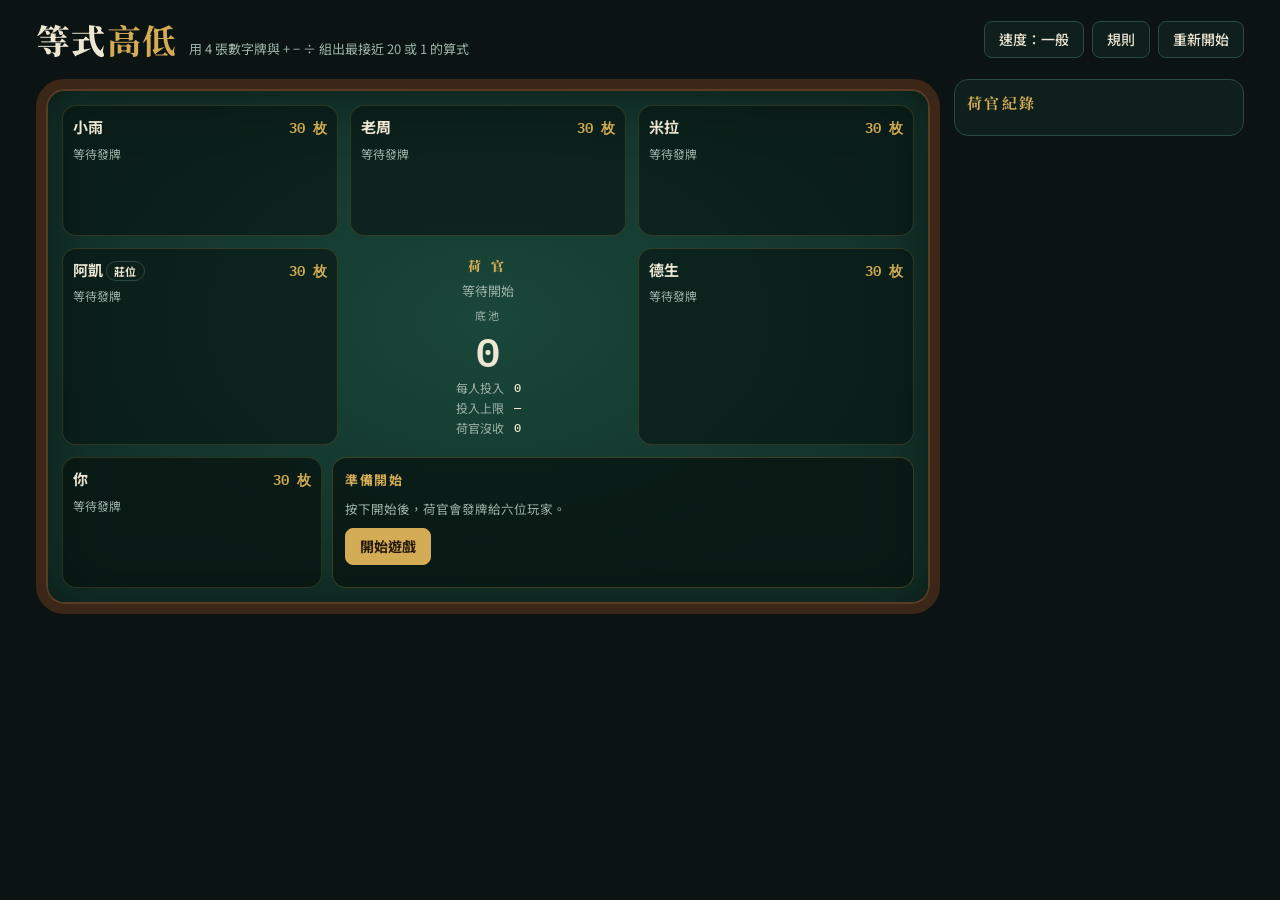
==== index.html @ 1efc16bf "Add Equation Hi-Lo original version (v2) Co-Authored-By: Claude Opus 5.5 <noreply@anthropic.com> Cla" ====
<!doctype html>
<html lang="zh-Hant">
<head>
<meta charset="utf-8">
<meta name="viewport" content="width=device-width, initial-scale=1, viewport-fit=cover">
<style>[hidden]{display:none!important}body{margin:0}img{max-width:100%}</style>
<title>等式高低</title>
<meta name="claude:viewport-fit-sides" content="cover">
<link rel="preconnect" href="https://fonts.googleapis.com">
<link rel="preconnect" href="https://fonts.gstatic.com" crossorigin>
<link rel="stylesheet" href="https://fonts.googleapis.com/css2?family=Noto+Sans+TC:wght@400;500;700&family=Noto+Serif+TC:wght@700;900&family=IBM+Plex+Mono:wght@500;600&display=swap">
<style>
/* Layout: a felt card table. Opponents ring the top, dealer and pot sit in the middle, your hand is anchored at the bottom; the dealer's log runs beside it. Single dark "casino at night" look, chosen on purpose. */
:root{
  --ink:#0b1412;          /* room */
  --felt:#123229;         /* table */
  --felt-hi:#1a473a;
  --rail:#3b2618;         /* wooden rail */
  --text:#ede6d3;
  --muted:#9db3a8;
  --brass:#d3ac55;        /* accent */
  --oxblood:#6b1f2a;
  --danger:#e07a63;
  --ok:#86d3a3;
  --panel:#0f1f1b;
  --line:#2a4a40;
  --t3a:#f6dd92; --t3b:#b98a2f; --t3t:#3a2608;
  --t2a:#f1f4f6; --t2b:#98a4ad; --t2t:#1d2a31;
  --t1a:#eab184; --t1b:#8b4e28; --t1t:#2b1205;
  --t0a:#34343a; --t0b:#0c0c0f; --t0t:#efe8d6;
  --f-display:"Noto Serif TC", "Songti TC", serif;
  --f-body:"Noto Sans TC", "PingFang TC", "Microsoft JhengHei", system-ui, sans-serif;
  --f-mono:"IBM Plex Mono", ui-monospace, Menlo, monospace;
  color-scheme: dark;
}
*{box-sizing:border-box}
html,body{background:var(--ink);color:var(--text)}
body{font-family:var(--f-body);font-size:14px;line-height:1.5}
button{font:inherit;color:inherit;cursor:pointer}
button:focus-visible,input:focus-visible{outline:2px solid var(--brass);outline-offset:2px}
.app{max-width:1240px;margin:0 auto;padding-block:14px 28px;padding-left:max(16px, env(safe-area-inset-left, 0px));padding-right:max(16px, env(safe-area-inset-right, 0px));display:grid;gap:14px;grid-template-columns:minmax(0,1fr) 290px;grid-template-areas:"top top" "table log"}
@media (max-width:960px){.app{grid-template-columns:minmax(0,1fr);grid-template-areas:"top" "table" "log"}}

.top{grid-area:top;display:flex;flex-wrap:wrap;gap:10px 18px;align-items:center;justify-content:space-between}
.brand{display:flex;align-items:baseline;gap:12px;flex-wrap:wrap}
.brand h1{font-family:var(--f-display);font-weight:900;font-size:clamp(24px,3.4vw,34px);margin:0;letter-spacing:.04em}
.brand h1 b{color:var(--brass)}
.brand small{color:var(--muted);font-size:13px}
.top-tools{display:flex;gap:8px;flex-wrap:wrap}
.btn{border:1px solid var(--line);background:var(--panel);padding:7px 14px;border-radius:8px;font-weight:500;transition:background .15s,border-color .15s}
.btn:hover:not(:disabled){border-color:var(--brass)}
.btn:disabled{opacity:.4;cursor:not-allowed}
.btn.primary{background:var(--brass);color:#22170a;border-color:var(--brass);font-weight:700}
.btn.primary:hover:not(:disabled){background:#e4c06c}
.btn.danger{border-color:#7a3a30;color:var(--danger)}
.btn.sel{border-color:var(--brass);background:#2b2614;color:var(--brass)}

.table{grid-area:table;min-width:0;position:relative;border-radius:28px;padding:16px;background:radial-gradient(ellipse at 50% 45%, var(--felt-hi), var(--felt) 70%);border:10px solid var(--rail);box-shadow:inset 0 0 0 2px #5a3b24, inset 0 0 60px rgba(0,0,0,.45);display:grid;gap:12px;grid-template-columns:repeat(3,minmax(0,1fr));grid-template-areas:"s2 s3 s4" "s1 center s5" "me me me"}
@media (max-width:640px){.table{grid-template-columns:repeat(2,minmax(0,1fr));grid-template-areas:"s1 s2" "s3 s4" "s5 center" "me me";padding:10px;border-width:7px;border-radius:20px}}

.seat{min-width:0;background:rgba(6,16,13,.55);border:1px solid rgba(211,172,85,.18);border-radius:14px;padding:10px;display:flex;flex-direction:column;gap:6px;transition:border-color .2s, box-shadow .2s, opacity .2s}
.seat.turn{border-color:var(--brass);box-shadow:0 0 0 2px rgba(211,172,85,.35)}
.seat.folded{opacity:.5}
.seat.out{opacity:.3;filter:grayscale(1)}
.seat.win{border-color:var(--ok);box-shadow:0 0 0 2px rgba(134,211,163,.35)}
.seat-head{display:flex;justify-content:space-between;align-items:baseline;gap:8px}
.seat-name{font-weight:700;font-size:15px}
.seat-chips{font-family:var(--f-mono);font-variant-numeric:tabular-nums;color:var(--brass);font-weight:600}
.seat-sub{font-size:12px;color:var(--muted);min-height:18px;display:flex;flex-wrap:wrap;gap:4px 8px}
.pill{display:inline-block;font-size:11px;padding:1px 7px;border-radius:99px;border:1px solid var(--line);color:var(--text);letter-spacing:.04em}
.pill.hi{border-color:#a97f2b;color:#f1cf7a}
.pill.lo{border-color:#3f7f99;color:#9fd6ea}
.pill.sw{border-color:#8f4c9c;color:#e2a8ee}
.pill.bad{border-color:#7a3a30;color:var(--danger)}
.pill.good{border-color:#3b7f55;color:var(--ok)}
.cards{display:flex;gap:5px;flex-wrap:wrap;min-height:50px;align-items:flex-end}
.ops{display:flex;gap:4px;flex-wrap:wrap}
.op{font-family:var(--f-mono);font-weight:600;min-width:24px;height:24px;display:inline-grid;place-items:center;border-radius:6px;background:#0c1a16;border:1px solid var(--line);font-size:14px}
.op.special{border-color:var(--brass);color:var(--brass)}
.eqline{font-family:var(--f-mono);font-size:12.5px;background:rgba(0,0,0,.28);border-radius:8px;padding:5px 8px;overflow-wrap:anywhere}
.eqline em{font-style:normal;color:var(--brass)}

.card{--w:36px;width:var(--w);height:calc(var(--w)*1.4);border-radius:6px;display:grid;place-items:center;position:relative;font-family:var(--f-display);font-weight:900;font-size:calc(var(--w)*.5);box-shadow:0 2px 4px rgba(0,0,0,.4);flex:none;animation:deal .25s ease-out}
.card .tier{position:absolute;bottom:2px;right:4px;font-family:var(--f-body);font-weight:700;font-size:calc(var(--w)*.22)}
.card .hid{position:absolute;top:2px;left:4px;font-family:var(--f-body);font-weight:700;font-size:calc(var(--w)*.22);opacity:.75}
.card.t3{background:linear-gradient(160deg,var(--t3a),var(--t3b));color:var(--t3t)}
.card.t2{background:linear-gradient(160deg,var(--t2a),var(--t2b));color:var(--t2t)}
.card.t1{background:linear-gradient(160deg,var(--t1a),var(--t1b));color:var(--t1t)}
.card.t0{background:linear-gradient(160deg,var(--t0a),var(--t0b));color:var(--t0t);border:1px solid #57575f}
.card.back{background:repeating-linear-gradient(45deg,var(--oxblood) 0 5px,#4e1620 5px 10px);border:2px solid var(--brass)}
.card.big{--w:52px}
.card.mini{--w:30px}
@keyframes deal{from{transform:translateY(-8px);opacity:0}to{transform:none;opacity:1}}
@media (prefers-reduced-motion: reduce){.card{animation:none}.seat{transition:none}}

.center{grid-area:center;min-width:0;display:flex;flex-direction:column;align-items:center;justify-content:center;gap:6px;text-align:center;padding:8px}
.dealer{font-family:var(--f-display);font-weight:900;font-size:13px;letter-spacing:.3em;color:var(--brass)}
.phase{font-size:13px;color:var(--muted)}
.pot{font-family:var(--f-mono);font-size:clamp(28px,4vw,40px);font-weight:600;color:var(--text);line-height:1.1;font-variant-numeric:tabular-nums}
.pot-label{font-size:11px;color:var(--muted);letter-spacing:.2em}
.stats{display:grid;grid-template-columns:auto auto;gap:2px 10px;font-size:12px;color:var(--muted);font-variant-numeric:tabular-nums}
.stats b{color:var(--text);font-family:var(--f-mono);font-weight:500;text-align:left}
.stats span{text-align:right}

.me{grid-area:me;min-width:0;display:grid;gap:10px;grid-template-columns:minmax(0,260px) minmax(0,1fr)}
@media (max-width:720px){.me{grid-template-columns:minmax(0,1fr)}}
.me .seat{background:rgba(6,16,13,.7)}
.panel{min-width:0;background:rgba(6,16,13,.7);border:1px solid rgba(211,172,85,.25);border-radius:14px;padding:12px;display:flex;flex-direction:column;gap:10px}
.panel h3{margin:0;font-size:13px;letter-spacing:.12em;color:var(--brass);font-weight:700}
.row{display:flex;gap:8px;flex-wrap:wrap;align-items:center}
.stepper{display:inline-flex;align-items:center;border:1px solid var(--line);border-radius:8px;overflow:hidden}
.stepper button{background:#0c1a16;border:0;width:32px;height:34px;font-size:16px}
.stepper output{min-width:44px;text-align:center;font-family:var(--f-mono);font-weight:600}
.hint{font-size:12.5px;color:var(--muted);margin:0}

.slots{display:flex;flex-wrap:wrap;gap:6px;align-items:flex-start}
.slot{min-width:44px;height:68px;border:1.5px dashed var(--line);border-radius:8px;display:grid;place-items:center;background:rgba(0,0,0,.2);padding:0}
.slot.op-slot{min-width:34px;height:40px;margin-top:14px}
.slot.filled{border-style:solid;border-color:transparent;background:none}
.numwrap{display:flex;flex-direction:column;align-items:center;gap:3px}
.sqrt-tog{font-size:11px;padding:0 6px;border-radius:6px;border:1px solid var(--line);background:#0c1a16;height:20px}
.sqrt-tog.on{border-color:var(--brass);color:#22170a;background:var(--brass)}
.sqrt-mark{position:absolute;top:-2px;left:-4px;background:var(--brass);color:#22170a;border-radius:4px;font-size:12px;padding:0 3px;font-family:var(--f-mono)}
.pool{display:flex;flex-wrap:wrap;gap:6px}
.pool button{background:none;border:0;padding:0}
.result{font-family:var(--f-mono);font-size:15px}
.result .ok{color:var(--ok)} .result .bad{color:var(--danger)}

.log{grid-area:log;min-width:0;background:var(--panel);border:1px solid var(--line);border-radius:14px;padding:12px;display:flex;flex-direction:column;gap:8px;max-height:calc(100vh - 120px);position:sticky;top:max(12px, env(safe-area-inset-top, 0px));align-self:start}
@media (max-width:960px){.log{position:static;max-height:320px}}
.log h2{margin:0;font-family:var(--f-display);font-size:15px;letter-spacing:.15em;color:var(--brass)}
.log ol{list-style:none;margin:0;padding:0;overflow-y:auto;display:flex;flex-direction:column;gap:6px;font-size:13px}
.log li{border-left:2px solid var(--line);padding-left:8px;color:var(--muted)}
.log li.h{border-color:var(--brass);color:var(--text);font-weight:500}

.modal{position:fixed;inset:0;background:rgba(3,8,7,.72);display:grid;place-items:center;padding:16px;z-index:20}
.modal-box{width:min(620px,100%);max-height:88vh;overflow-y:auto;background:var(--panel);border:1px solid var(--brass);border-radius:16px;padding:20px 22px;display:flex;flex-direction:column;gap:12px}
.modal-box h2{margin:0;font-family:var(--f-display);font-weight:900;font-size:24px}
.modal-box h4{margin:8px 0 0;color:var(--brass);font-size:14px;letter-spacing:.08em}
.modal-box ul,.modal-box ol{margin:0;padding-left:20px;display:flex;flex-direction:column;gap:4px}
.modal-box p{margin:0}
.rank{width:100%;border-collapse:collapse;font-variant-numeric:tabular-nums}
.rank td{padding:6px 4px;border-bottom:1px solid var(--line)}
.rank td:last-child{text-align:right;font-family:var(--f-mono);color:var(--brass)}

/* Phone: three compact opponent seats per row, so the whole table and your hand fit in about one screen */
@media (max-width:640px){
  .brand small{display:none}
  .btn{padding:6px 11px}
  .table{grid-template-columns:repeat(3,minmax(0,1fr));grid-template-areas:"s1 s2 s3" "s4 s5 center" "me me me";gap:7px;padding:8px}
  .seat{padding:7px;gap:4px;border-radius:10px}
  .seat-name{font-size:13px}
  .seat-chips{font-size:12px}
  .seat-head{flex-wrap:wrap;gap:0 4px}
  .seat-sub{font-size:10.5px;gap:2px 4px;min-height:0}
  .pill{font-size:10px;padding:0 5px}
  .seat:not(.mine) .card{--w:21px}
  .seat:not(.mine) .cards{gap:3px;min-height:30px;flex-wrap:nowrap}
  .seat:not(.mine) .op{min-width:17px;height:17px;font-size:11px;border-radius:4px}
  .seat:not(.mine) .ops{gap:3px}
  .seat:not(.mine) .eqline{font-size:10px;padding:3px 5px}
  .card.big{--w:46px}
  .center{padding:2px;gap:2px}
  .dealer{font-size:11px}
  .phase{font-size:11px}
  .pot{font-size:26px}
  .stats{font-size:10.5px;gap:0 6px}
  .panel{padding:10px;gap:8px}
  .panel .card{--w:34px}
  .slots{gap:4px}
  .slot{min-width:36px;height:52px}
  .slot.op-slot{min-width:26px;height:32px;margin-top:10px}
  .log{max-height:240px}
}
</style>
</head>
<body>

<div class="app">
  <header class="top">
    <div class="brand"><h1>等式<b>高低</b></h1><small>用 4 張數字牌與 + − ÷ 組出最接近 20 或 1 的算式</small></div>
    <div class="top-tools">
      <button class="btn" id="speedBtn" data-act="speed">速度：一般</button>
      <button class="btn" data-act="rules">規則</button>
      <button class="btn" data-act="restart">重新開始</button>
    </div>
  </header>
  <main class="table" id="table"></main>
  <aside class="log"><h2>荷官紀錄</h2><ol id="log"></ol></aside>
</div>
<div id="modal"></div>

<script>
"use strict";
const OPD = {'+':'+','-':'−','*':'×','/':'÷'};
const TIER = ['黑','銅','銀','金'];
const ROSTER = [
  {name:'你'},
  {name:'阿凱', agg:.78},
  {name:'小雨', agg:.38},
  {name:'老周', agg:.55},
  {name:'米拉', agg:.66},
  {name:'德生', agg:.30},
];
const START_CHIPS = 30, HANDS = 9, ANTE = 1, EPS = 1e-9;
let speed = 1;
let G = null;
const sleep = ms => new Promise(r => setTimeout(r, ms * speed));

/* ---------- deck ---------- */
function buildDeck(){
  const d = [];
  for (let v = 0; v <= 10; v++) for (let c = 0; c < 4; c++) d.push({t:'n', v, c});
  for (let k = 0; k < 4; k++){ d.push({t:'sqrt'}); d.push({t:'mul'}); }
  return shuffle(d);
}
function shuffle(a){ for (let i = a.length - 1; i > 0; i--){ const j = Math.floor(Math.random() * (i + 1)); [a[i], a[j]] = [a[j], a[i]]; } return a; }

/* ---------- math ---------- */
// No brackets: × and ÷ before + and −, left to right. √ applies to one number.
function evalEq(vals, ops, sqrtAt){
  const v = vals.map((x, i) => i === sqrtAt ? Math.sqrt(x) : x);
  const terms = [v[0]], addOps = [];
  for (let i = 0; i < 3; i++){
    const op = ops[i], b = v[i + 1];
    if (op === '*') terms[terms.length - 1] *= b;
    else if (op === '/'){ if (Math.abs(b) < EPS) return null; terms[terms.length - 1] /= b; }
    else { addOps.push(op); terms.push(b); }
  }
  let r = terms[0];
  addOps.forEach((op, j) => { r = op === '+' ? r + terms[j + 1] : r - terms[j + 1]; });
  return r;
}
function perms(arr){
  if (arr.length <= 1) return [arr.slice()];
  const out = [], seen = new Set();
  arr.forEach((x, i) => {
    perms(arr.slice(0, i).concat(arr.slice(i + 1))).forEach(p => {
      const q = [x, ...p], key = q.join(',');
      if (!seen.has(key)){ seen.add(key); out.push(q); }
    });
  });
  return out;
}
const IDX_PERMS = perms([0,1,2,3]);
function search(vals, ops, hasSqrt){
  const opPerms = perms(ops);
  const sq = hasSqrt ? [0,1,2,3] : [-1];
  let hi = null, lo = null;
  for (const ord of IDX_PERMS){
    const v = ord.map(i => vals[i]);
    for (const op of opPerms) for (const s of sq){
      const r = evalEq(v, op, s);
      if (r === null) continue;
      const hd = Math.abs(r - 20), ld = Math.abs(r - 1);
      if (!hi || hd < hi.dist - EPS) hi = {val:r, dist:hd, expr:{order:ord, ops:op, sqrtAt:s}};
      if (!lo || ld < lo.dist - EPS) lo = {val:r, dist:ld, expr:{order:ord, ops:op, sqrtAt:s}};
    }
  }
  return {high:hi, low:lo};
}
function fmt(x){
  if (x === null || x === undefined) return '—';
  const r = Math.round(x * 1000) / 1000;
  return Number.isInteger(r) ? String(r) : r.toFixed(3).replace(/0+$/, '');
}
function exprText(hand, expr){
  let s = '';
  for (let k = 0; k < 4; k++){
    const n = hand.nums[expr.order[k]];
    s += (expr.sqrtAt === k ? '√' : '') + n.v;
    if (k < 3) s += ' ' + OPD[expr.ops[k]] + ' ';
  }
  return s;
}
// Does entry a beat entry b on this side? Entries: {val, cards}
function keyCard(cards, side){
  return cards.reduce((best, c) => {
    if (!best) return c;
    if (side === 'high') return (c.v > best.v || (c.v === best.v && c.c > best.c)) ? c : best;
    return (c.v < best.v || (c.v === best.v && c.c < best.c)) ? c : best;
  }, null);
}
function beats(side, a, b){
  const t = side === 'high' ? 20 : 1;
  const da = Math.abs(a.val - t), db = Math.abs(b.val - t);
  if (Math.abs(da - db) > EPS) return da < db;
  const ka = keyCard(a.cards, side), kb = keyCard(b.cards, side);
  if (side === 'high') return ka.v > kb.v || (ka.v === kb.v && ka.c > kb.c);
  return ka.v < kb.v || (ka.v === kb.v && ka.c < kb.c);
}
function sideBest(side, list){ // list of {p, entry}
  return list.reduce((best, x) => (!best || beats(side, x.entry, best.entry)) ? x : best, null);
}

/* ---------- AI ---------- */
function strength(hand){
  const vals = hand.nums.map(n => n.v);
  const samples = vals.length >= 4 ? 1 : 12;
  let sh = 0, sl = 0;
  for (let s = 0; s < samples; s++){
    const v = vals.slice();
    while (v.length < 4) v.push(Math.floor(Math.random() * 11));
    const b = search(v, hand.ops, hand.sqrt);
    sh += b.high ? Math.exp(-b.high.dist * 0.45) : 0;
    sl += b.low ? Math.exp(-b.low.dist * 1.1) : 0;
  }
  sh /= samples; sl /= samples;
  if (vals.length && Math.max(...vals) >= 9) sh += 0.08;
  if (vals.length && Math.min(...vals) <= 1) sl += 0.08;
  return Math.max(sh, sl * 0.85);
}
function aiBet(p, toCall){
  const s = strength(p.hand) + (Math.random() * 0.24 - 0.1) + (p.agg - 0.5) * 0.2;
  const canRaise = G.level < G.cap;
  const raiseTo = () => Math.min(G.cap, G.level + 1 + Math.floor(Math.random() * (1 + p.agg * 3)));
  if (toCall === 0){
    if (canRaise && s > 0.62 && Math.random() < 0.35 + p.agg * 0.5) return {a:'raise', to:raiseTo()};
    return {a:'check'};
  }
  if (canRaise && s > 0.8 && Math.random() < p.agg * 0.6) return {a:'raise', to:raiseTo()};
  if (s > 0.3 + toCall * 0.045) return {a:'call'};
  return {a:'fold'};
}
function aiSurrender(p){
  const options = [...new Set(p.hand.ops.filter(o => o === '+' || o === '-' || o === '*'))];
  let best = options[0], bs = -1;
  for (const o of options){
    const ops = p.hand.ops.slice(); ops.splice(ops.indexOf(o), 1);
    const s = strength({...p.hand, ops});
    if (s > bs){ bs = s; best = o; }
  }
  return best;
}
function aiDeclare(p){
  const h = p.hand;
  const b = search(h.nums.map(n => n.v), h.ops, h.sqrt);
  const eh = {val:b.high.val, cards:h.nums}, el = {val:b.low.val, cards:h.nums};
  const shown = G.players.filter(q => q.hand && q.hand.decl);
  const curHi = sideBest('high', shown.filter(q => q.hand.decl.type !== 'low').map(q => ({p:q, entry:{val:q.hand.decl.high.val, cards:q.hand.nums}})));
  const curLo = sideBest('low', shown.filter(q => q.hand.decl.type !== 'high').map(q => ({p:q, entry:{val:q.hand.decl.low.val, cards:q.hand.nums}})));
  const winHi = !curHi || beats('high', eh, curHi.entry);
  const winLo = !curLo || beats('low', el, curLo.entry);
  const mk = (r) => ({val:r.val, expr:r.expr});
  if (winHi && winLo && b.high.dist < 0.5 && b.low.dist < 0.15 && Math.random() < 0.35 + p.agg * 0.5)
    return {type:'swing', high:mk(b.high), low:mk(b.low)};
  let type;
  if (winHi && !winLo) type = 'high';
  else if (winLo && !winHi) type = 'low';
  else {
    const sh = Math.exp(-b.high.dist * 0.45), sl = Math.exp(-b.low.dist * 1.1);
    type = sh + Math.random() * 0.1 >= sl + Math.random() * 0.1 ? 'high' : 'low';
  }
  return type === 'high' ? {type, high:mk(b.high)} : {type, low:mk(b.low)};
}

/* ---------- flow ---------- */
function say(msg, strong){ G.log.unshift({msg, strong:!!strong}); if (G.log.length > 120) G.log.pop(); renderLog(); }
function activePlayers(){ return G.players.filter(p => !p.out); }
function nextActive(from){ for (let k = 1; k <= 6; k++){ const j = (from + k) % 6; if (!G.players[j].out) return j; } return from; }
function orderFrom(start){ const r = []; for (let k = 0; k < 6; k++){ const p = G.players[(start + k) % 6]; if (!p.out) r.push(p); } return r; }
function inHand(order){ return order.filter(p => !p.hand.folded); }
function waitHuman(obj){ return new Promise(res => { G.await = {...obj, resolve:(v) => { G.await = null; res(v); }}; render(); }); }
const humanAuto = () => location.hash === '#auto';

function newGame(){
  const id = G ? G.id + 1 : 1;
  G = {
    id, hand:0, button:Math.floor(Math.random() * 6), pot:0, house:0, level:0, cap:0, turn:-1,
    phase:'等待開始', log:[], await:null, over:false, order:[],
    players: ROSTER.map((r, i) => ({i, name:r.name, ai:i !== 0, agg:r.agg ?? .5, chips:START_CHIPS, out:false, hand:null}))
  };
  render(); renderLog();
  return id;
}
async function run(id){
  say('荷官：歡迎入座。每人 30 枚籌碼，共 9 局。', true);
  for (let h = 1; h <= HANDS; h++){
    if (id !== G.id) return;
    if (activePlayers().length < 2) break;
    G.hand = h;
    await playHand(id);
  }
  if (id !== G.id) return;
  endGame();
}
async function playHand(id){
  const alive = () => id === G.id;
  G.deck = buildDeck(); G.pot = 0; G.level = 0; G.result = null;
  G.button = nextActive(G.button);
  const order = orderFrom(nextActive(G.button));
  G.order = order;
  G.players.forEach(p => p.hand = null);
  order.forEach(p => p.hand = {nums:[], ops:['+','-','/'], sqrt:false, special:null, contrib:0, folded:false, acted:false, decl:null, revealed:false, act:'', tags:[]});
  G.cap = Math.min(...order.map(p => p.chips));
  G.phase = '發暗牌';
  say(`第 ${G.hand} 局開始。本局每人投入上限 ${G.cap} 枚（場上最少籌碼）。`, true);
  order.forEach(p => { p.chips -= ANTE; p.hand.contrib += ANTE; G.pot += ANTE; });
  G.level = ANTE;
  say(`每人先下底注 ${ANTE} 枚。`);
  render(); await sleep(500); if (!alive()) return;

  for (const p of order){
    while (true){
      const c = G.deck.pop();
      if (c.t === 'n'){ p.hand.nums.push({...c, hidden:true}); break; }
      G.deck.splice(Math.floor(Math.random() * G.deck.length), 0, c);
      say(`${p.name} 的暗牌抽到 ${c.t === 'sqrt' ? '√' : '×'}，退回重抽。`);
    }
    render(); await sleep(180); if (!alive()) return;
  }
  G.phase = '發公開牌';
  for (let k = 0; k < 2; k++) for (const p of order){ await dealOpen(p, id); if (!alive()) return; }

  await bettingRound(order, '第一輪下注', id); if (!alive()) return;

  if (inHand(order).length > 1){
    G.phase = '發最後一張公開牌';
    for (const p of inHand(order)){ await dealOpen(p, id); if (!alive()) return; }
    await bettingRound(order, '最後下注', id); if (!alive()) return;
  }

  const live = inHand(order);
  if (live.length === 1){
    const w = live[0];
    w.chips += G.pot; w.hand.tags.push(['good', `贏得 ${G.pot}`]);
    say(`其他人都棄牌，${w.name} 拿走底池 ${G.pot} 枚。`, true);
    G.result = {winners:[w]}; G.pot = 0;
  } else {
    G.phase = '宣告與開牌';
    for (const p of live){
      G.turn = p.i; render();
      let d;
      if (p.ai || humanAuto()){ await sleep(900); d = aiDeclare(p); }
      else d = await waitHuman({kind:'declare', b:{type:'high', tab:'high', eq:{high:emptyEq(), low:emptyEq()}}});
      if (!alive()) return;
      p.hand.decl = d; p.hand.revealed = true;
      const label = {high:'大（20）', low:'小（1）', swing:'Swing（大小都賭）'}[d.type];
      const parts = [];
      if (d.high) parts.push(`${exprText(p.hand, d.high.expr)} = ${fmt(d.high.val)}`);
      if (d.low) parts.push(`${exprText(p.hand, d.low.expr)} = ${fmt(d.low.val)}`);
      say(`${p.name} 宣告 ${label}：${parts.join('；')}`);
      render(); await sleep(450);
    }
    G.turn = -1;
    showdown(live);
  }
  order.forEach(p => { p.hand.revealed = true; });
  for (const p of order) if (p.chips <= 0 && !p.out){ p.out = true; say(`${p.name} 籌碼歸零，淘汰。`, true); }
  G.phase = '本局結束';
  render();
  if (G.players[0].out || humanAuto()){ await sleep(2200); }
  else await waitHuman({kind:'next'});
}
async function dealOpen(p, id){
  const h = p.hand;
  while (true){
    const c = G.deck.pop();
    if (c.t === 'n'){ h.nums.push({...c, hidden:false}); render(); await sleep(220); return; }
    const sym = c.t === 'sqrt' ? '√' : '×';
    if (h.special){ say(`${p.name} 抽到第二張符號牌 ${sym}，丟棄並補牌。`); await sleep(250); continue; }
    h.special = c.t;
    if (c.t === 'sqrt'){
      h.sqrt = true;
      say(`${p.name} 抽到 √，再補一張牌。`);
    } else {
      h.ops.push('*'); render();
      const opts = [...new Set(h.ops.filter(o => o === '+' || o === '-' || o === '*'))];
      const give = (p.ai || humanAuto()) ? aiSurrender(p) : await waitHuman({kind:'surrender', opts});
      if (id !== G.id) return;
      h.ops.splice(h.ops.indexOf(give), 1);
      say(`${p.name} 抽到 ×，交出 ${OPD[give]}，再補一張數字牌。`);
    }
    render(); await sleep(300);
  }
}
async function bettingRound(order, label, id){
  G.phase = label;
  order.forEach(p => { p.hand.acted = false; p.hand.act = ''; });
  if (G.level >= G.cap){ say(`${label}：已達投入上限，直接進入下一步。`); return; }
  say(`${label}開始。`, true);
  let i = 0;
  while (true){
    if (inHand(order).length <= 1) break;
    const pending = order.filter(p => !p.hand.folded && (!p.hand.acted || p.hand.contrib < G.level));
    if (!pending.length) break;
    const p = order[i % order.length]; i++;
    if (p.hand.folded || (p.hand.acted && p.hand.contrib === G.level)) continue;
    const toCall = G.level - p.hand.contrib;
    G.turn = p.i; render();
    let act;
    if (p.ai || humanAuto()){ await sleep(650); act = aiBet(p, toCall); }
    else act = await waitHuman({kind:'bet', toCall, raiseTo:Math.min(G.cap, G.level + 1)});
    if (id !== G.id) return;
    const h = p.hand;
    if (act.a === 'fold'){ h.folded = true; h.act = '棄牌'; say(`${p.name} 棄牌。`); }
    else if (act.a === 'check'){ h.act = '過牌'; say(`${p.name} 過牌。`); }
    else if (act.a === 'call'){ p.chips -= toCall; h.contrib += toCall; G.pot += toCall; h.act = `跟注 ${toCall}`; say(`${p.name} 跟注 ${toCall}。`); }
    else if (act.a === 'raise'){
      const to = Math.max(G.level + 1, Math.min(G.cap, act.to)), pay = to - h.contrib;
      p.chips -= pay; h.contrib += pay; G.pot += pay; G.level = to;
      h.act = `加注到 ${to}`; say(`${p.name} 加注，每人投入提高到 ${to} 枚。`);
    }
    h.acted = true;
    render();
  }
  G.turn = -1; render();
}
function showdown(live){
  let alive = live.slice();
  const failed = [];
  let hi, lo;
  while (true){
    hi = sideBest('high', alive.filter(p => p.hand.decl.type !== 'low').map(p => ({p, entry:{val:p.hand.decl.high.val, cards:p.hand.nums}})));
    lo = sideBest('low', alive.filter(p => p.hand.decl.type !== 'high').map(p => ({p, entry:{val:p.hand.decl.low.val, cards:p.hand.nums}})));
    const bad = alive.filter(p => p.hand.decl.type === 'swing' && (!hi || hi.p !== p || !lo || lo.p !== p));
    if (!bad.length) break;
    bad.forEach(p => { failed.push(p); p.hand.tags.push(['bad', 'Swing 失敗']); say(`${p.name} 的 Swing 沒有同時贏下大小兩邊，失去資格。`); });
    alive = alive.filter(p => !bad.includes(p));
  }
  const winners = [];
  if (hi){ winners.push(hi.p); hi.p.hand.tags.push(['hi', '大方贏家']); say(`大方贏家：${hi.p.name}（${fmt(hi.p.hand.decl.high.val)}）`, true); }
  if (lo){ if (!winners.includes(lo.p)) winners.push(lo.p); lo.p.hand.tags.push(['lo', '小方贏家']); say(`小方贏家：${lo.p.name}（${fmt(lo.p.hand.decl.low.val)}）`, true); }
  if (!winners.length){
    G.house += G.pot; say(`沒有贏家，底池 ${G.pot} 枚由荷官沒收。`, true);
  } else {
    const share = Math.floor(G.pot / winners.length), rem = G.pot - share * winners.length;
    winners.forEach(w => { w.chips += share; w.hand.tags.push(['good', `+${share}`]); });
    say(`底池 ${G.pot} 枚由 ${winners.map(w => w.name).join('、')} 平分，每人 ${share} 枚${rem ? `，餘下 ${rem} 枚由荷官沒收` : ''}。`, true);
    G.house += rem;
  }
  G.pot = 0;
  G.result = {winners, failed};
}
function endGame(){
  G.over = true; G.phase = '遊戲結束';
  render();
  const ranked = G.players.slice().sort((a, b) => b.chips - a.chips);
  const me = ranked.findIndex(p => p.i === 0) + 1;
  say(`遊戲結束。你排第 ${me} 名。`, true);
  openModal(`
    <h2>最終排名</h2>
    <p class="hint">9 局結束（或只剩一人有籌碼），以籌碼數決定勝負。荷官共沒收 ${G.house} 枚。</p>
    <table class="rank">${ranked.map((p, k) => `<tr><td>${k + 1}. ${p.name}${p.out ? '（淘汰）' : ''}</td><td>${p.chips}</td></tr>`).join('')}</table>
    <div class="row"><button class="btn primary" data-act="restart">再玩一場</button><button class="btn" data-act="close">看牌桌</button></div>`);
}

/* ---------- human declare builder ---------- */
function emptyEq(){ return {slots:[null,null,null,null,null,null,null], sqrtAt:-1}; }
function eqValue(eq, h){
  if (eq.slots.some(s => s === null)) return {ok:false, why:'算式還沒排完'};
  if (h.sqrt && eq.sqrtAt < 0) return {ok:false, why:'√ 必須套用在一個數字上'};
  const vals = [0,1,2,3].map(k => h.nums[eq.slots[2 * k]].v);
  const ops = [0,1,2].map(j => h.ops[eq.slots[2 * j + 1]]);
  const r = evalEq(vals, ops, h.sqrt ? eq.sqrtAt : -1);
  if (r === null) return {ok:false, why:'不能除以 0'};
  return {ok:true, val:r, expr:{order:[0,1,2,3].map(k => eq.slots[2 * k]), ops, sqrtAt:h.sqrt ? eq.sqrtAt : -1}};
}

/* ---------- rendering ---------- */
const $ = s => document.querySelector(s);
function cardHTML(n, opts = {}){
  const size = opts.size ? ' ' + opts.size : '';
  if (opts.back) return `<div class="card back${size}" aria-label="暗牌"></div>`;
  return `<div class="card t${n.c}${size}" aria-label="${TIER[n.c]} ${n.v}">${opts.sqrt ? '<span class="sqrt-mark">√</span>' : ''}${n.hidden ? '<span class="hid">暗</span>' : ''}${n.v}<span class="tier">${TIER[n.c]}</span></div>`;
}
function seatHTML(p, isMe){
  const h = p.hand;
  const cls = ['seat'];
  if (isMe) cls.push('mine');
  if (G.turn === p.i) cls.push('turn');
  if (h && h.folded) cls.push('folded');
  if (p.out) cls.push('out');
  if (G.result && G.result.winners && G.result.winners.includes(p)) cls.push('win');
  let cards = '', ops = '', sub = [], eq = '';
  if (h){
    cards = h.nums.map(n => (n.hidden && !isMe && !h.revealed) ? cardHTML(n, {back:true, size: isMe ? 'big' : ''}) : cardHTML(n, {size: isMe ? 'big' : ''})).join('');
    ops = h.ops.map(o => `<span class="op${o === '*' ? ' special' : ''}">${OPD[o]}</span>`).join('') + (h.sqrt ? '<span class="op special">√</span>' : '');
    sub.push(`本局投入 ${h.contrib}`);
    if (h.act) sub.push(`<span class="pill${h.folded ? ' bad' : ''}">${h.act}</span>`);
    if (h.decl){
      const m = {high:['hi','大'], low:['lo','小'], swing:['sw','Swing']}[h.decl.type];
      sub.push(`<span class="pill ${m[0]}">宣告 ${m[1]}</span>`);
      const lines = [];
      if (h.decl.high) lines.push(`<div class="eqline">${exprText(h, h.decl.high.expr)} = <em>${fmt(h.decl.high.val)}</em></div>`);
      if (h.decl.low) lines.push(`<div class="eqline">${exprText(h, h.decl.low.expr)} = <em>${fmt(h.decl.low.val)}</em></div>`);
      eq = lines.join('');
    }
    h.tags.forEach(([k, t]) => sub.push(`<span class="pill ${k}">${t}</span>`));
  } else if (p.out) sub.push('<span class="pill bad">已淘汰</span>');
  else sub.push('等待發牌');
  return `<section class="${cls.join(' ')}" style="grid-area:${isMe ? 'auto' : 's' + p.i}" aria-label="${p.name}">
    <div class="seat-head"><span class="seat-name">${p.name}${G.button === p.i ? ' <span class="pill">莊位</span>' : ''}</span><span class="seat-chips">${p.chips} 枚</span></div>
    <div class="seat-sub">${sub.join('')}</div>
    <div class="cards">${cards}</div>
    <div class="ops">${ops}</div>${eq}
  </section>`;
}
function centerHTML(){
  return `<div class="center">
    <div class="dealer">荷 官</div>
    <div class="phase">${G.hand ? `第 ${G.hand} / ${HANDS} 局 · ` : ''}${G.phase}</div>
    <div class="pot-label">底池</div>
    <div class="pot">${G.pot}</div>
    <div class="stats">
      <span>每人投入</span><b>${G.level}</b>
      <span>投入上限</span><b>${G.cap || '—'}</b>
      <span>荷官沒收</span><b>${G.house}</b>
    </div>
  </div>`;
}
function actionHTML(){
  const a = G.await, me = G.players[0];
  if (G.over) return `<div class="panel"><h3>遊戲結束</h3><div class="row"><button class="btn primary" data-act="restart">再玩一場</button><button class="btn" data-act="showrank">查看排名</button></div></div>`;
  if (!G.hand) return `<div class="panel"><h3>準備開始</h3><p class="hint">按下開始後，荷官會發牌給六位玩家。</p><div class="row"><button class="btn primary" data-act="start">開始遊戲</button></div></div>`;
  if (!a){
    let t = '輪到其他玩家行動中…';
    if (me.out) t = '你已被淘汰，牌局自動進行中。';
    else if (me.hand && me.hand.folded) t = '你已棄牌，等待本局結束。';
    return `<div class="panel"><h3>你的回合</h3><p class="hint">${t}</p></div>`;
  }
  if (a.kind === 'next'){
    return `<div class="panel"><h3>本局結算</h3><p class="hint">看完各家的算式後，進入下一局。</p><div class="row"><button class="btn primary" data-act="next">${G.hand >= HANDS ? '看最終結果' : '下一局'}</button></div></div>`;
  }
  if (a.kind === 'surrender'){
    return `<div class="panel"><h3>你抽到 ×</h3><p class="hint">依規則要交出一張 +、− 或 × 符號牌，之後再補一張數字牌。</p><div class="row">${a.opts.map(o => `<button class="btn" data-act="surrender" data-v="${o}">交出 ${OPD[o]}</button>`).join('')}</div></div>`;
  }
  if (a.kind === 'bet'){
    const canRaise = G.level < G.cap;
    return `<div class="panel"><h3>${G.phase}</h3>
      <p class="hint">目前每人投入 ${G.level} 枚，你已投入 ${me.hand.contrib} 枚${a.toCall ? `，需跟注 ${a.toCall} 枚` : ''}。本局上限 ${G.cap} 枚。</p>
      <div class="row">
        <button class="btn danger" data-act="fold">棄牌</button>
        <button class="btn" data-act="call">${a.toCall ? `跟注 ${a.toCall}` : '過牌'}</button>
        ${canRaise ? `<span class="stepper"><button data-act="rdec" aria-label="減少">−</button><output id="raiseOut">${a.raiseTo}</output><button data-act="rinc" aria-label="增加">+</button></span>
        <button class="btn primary" data-act="raise">加注到 ${a.raiseTo}</button>` : '<span class="hint">已達上限，不能再加注</span>'}
      </div></div>`;
  }
  if (a.kind === 'declare') return builderHTML();
  return '';
}
function builderHTML(){
  const b = G.await.b, h = G.players[0].hand;
  const needs = b.type === 'swing' ? ['high','low'] : [b.type];
  if (!needs.includes(b.tab)) b.tab = needs[0];
  const eq = b.eq[b.tab];
  const usedN = new Set(eq.slots.filter((s, i) => i % 2 === 0 && s !== null));
  const usedO = new Set(eq.slots.filter((s, i) => i % 2 === 1 && s !== null));
  const slots = eq.slots.map((s, i) => {
    if (i % 2 === 0){
      const k = i / 2;
      const inner = s === null ? '' : cardHTML(h.nums[s], {sqrt: eq.sqrtAt === k});
      const tog = h.sqrt ? `<button class="sqrt-tog${eq.sqrtAt === k ? ' on' : ''}" data-act="sqrt" data-k="${k}">√</button>` : '';
      return `<div class="numwrap"><button class="slot${s !== null ? ' filled' : ''}" data-act="slot" data-i="${i}" aria-label="數字位置 ${k + 1}">${inner}</button>${tog}</div>`;
    }
    return `<button class="slot op-slot${s !== null ? ' filled' : ''}" data-act="slot" data-i="${i}" aria-label="符號位置">${s === null ? '' : `<span class="op">${OPD[h.ops[s]]}</span>`}</button>`;
  }).join('');
  const pool = h.nums.map((n, i) => usedN.has(i) ? '' : `<button data-act="pn" data-i="${i}">${cardHTML(n)}</button>`).join('')
    + h.ops.map((o, i) => usedO.has(i) ? '' : `<button data-act="po" data-i="${i}"><span class="op" style="width:34px;height:34px">${OPD[o]}</span></button>`).join('');
  const res = needs.map(t => {
    const r = eqValue(b.eq[t], h);
    const target = t === 'high' ? 20 : 1;
    return `<div>${t === 'high' ? '大方算式' : '小方算式'}：${r.ok ? `<span class="ok">= ${fmt(r.val)}</span>（離 ${target} 差 ${fmt(Math.abs(r.val - target))}）` : `<span class="bad">${r.why}</span>`}</div>`;
  }).join('');
  const ready = needs.every(t => eqValue(b.eq[t], h).ok);
  return `<div class="panel"><h3>輪到你宣告並排出算式</h3>
    <div class="row">
      <button class="btn${b.type === 'high' ? ' sel' : ''}" data-act="dtype" data-v="high">賭大（20）</button>
      <button class="btn${b.type === 'low' ? ' sel' : ''}" data-act="dtype" data-v="low">賭小（1）</button>
      <button class="btn${b.type === 'swing' ? ' sel' : ''}" data-act="dtype" data-v="swing">Swing（大小都賭）</button>
    </div>
    ${b.type === 'swing' ? `<div class="row"><button class="btn${b.tab === 'high' ? ' sel' : ''}" data-act="dtab" data-v="high">編輯大方算式</button><button class="btn${b.tab === 'low' ? ' sel' : ''}" data-act="dtab" data-v="low">編輯小方算式</button></div>` : ''}
    <p class="hint">點下方的牌放進算式，點已放好的位置可以取回。所有牌都要用到，沒有括號，先乘除後加減。${h.sqrt ? '√ 要指定給其中一個數字。' : ''}</p>
    <div class="slots">${slots}</div>
    <div class="pool">${pool}</div>
    <div class="result">${res}</div>
    <div class="row"><button class="btn" data-act="dclear">清空這條算式</button><button class="btn primary" data-act="declare" ${ready ? '' : 'disabled'}>宣告並開牌</button></div>
  </div>`;
}
function render(){
  if (!G) return;
  const ai = G.players.slice(1).map(p => seatHTML(p, false)).join('');
  $('#table').innerHTML = ai + centerHTML() + `<div class="me">${seatHTML(G.players[0], true)}${actionHTML()}</div>`;
  // When it becomes your turn, bring the action panel into view (matters most on phones).
  if (G.await && G.await !== lastShown){
    lastShown = G.await;
    const el = document.querySelector('.me .panel');
    if (el){
      const r = el.getBoundingClientRect();
      if (r.top < 0 || r.bottom > innerHeight){
        const reduce = matchMedia('(prefers-reduced-motion: reduce)').matches;
        el.scrollIntoView({behavior: reduce ? 'auto' : 'smooth', block: r.height > innerHeight ? 'start' : 'end'});
      }
    }
  }
}
let lastShown = null;
function renderLog(){
  $('#log').innerHTML = G.log.map(l => `<li class="${l.strong ? 'h' : ''}">${l.msg}</li>`).join('');
}
function openModal(html){ $('#modal').innerHTML = `<div class="modal" data-act="backdrop"><div class="modal-box" role="dialog" aria-modal="true">${html}</div></div>`; }
function closeModal(){ $('#modal').innerHTML = ''; }
function rulesHTML(){
  return `<h2>遊戲規則</h2>
  <h4>牌組（52 張）</h4>
  <ul><li>數字牌 0–10，每個數字有金、銀、銅、黑四色，共 44 張。顏色由高到低：金 > 銀 > 銅 > 黑。</li><li>√ 牌 4 張、× 牌 4 張。</li><li>每位玩家一開始就有 +、−、÷ 三張符號牌。</li></ul>
  <h4>一局的流程</h4>
  <ol>
    <li>每人下底注 1 枚。</li>
    <li>每人發 1 張暗牌，抽到 √ 或 × 就退回重抽，直到拿到數字牌。</li>
    <li>每人再發 2 張公開牌：抽到 √ 可以再補一張牌；抽到 × 要交出一張 +、− 或 ×，再補一張數字牌；第二張符號牌一律丟棄，直到拿到數字牌。</li>
    <li>第一輪下注（類似德州撲克，但沒有大小盲）。</li>
    <li>再發 1 張公開牌，特殊牌規則同上，這就是最終手牌。</li>
    <li>最後下注。</li>
    <li>依順序輪流宣告「大」「小」或「Swing」，宣告的同時排出算式開牌。</li>
  </ol>
  <h4>算式</h4>
  <ul><li>4 張數字牌與 3 張符號牌全部都要用到；有 √ 時也要用，且只能用在一個數字上。</li><li>沒有括號，先乘除、後加減。不能除以 0。</li></ul>
  <h4>下注</h4>
  <ul><li>可以過牌、跟注、加注或棄牌。</li><li>每人本局的總投入，不能超過場上籌碼最少的玩家（開局時的籌碼）。</li></ul>
  <h4>勝負</h4>
  <ul><li>賭大：最接近 20 的人贏；賭小：最接近 1 的人贏。</li><li>距離相同時，賭大比手上最大的數字牌，賭小比最小的數字牌；數字也相同就比顏色（賭大比高、賭小比低）。</li><li>Swing 要排出兩條算式，大小兩邊都贏才算贏，否則失去資格。</li><li>底池由所有贏家平分，除不盡的籌碼由荷官沒收。</li><li>籌碼歸零即淘汰；9 局後以籌碼數決定名次。</li></ul>
  <div class="row"><button class="btn primary" data-act="close">知道了</button></div>`;
}

/* ---------- events ---------- */
document.addEventListener('click', (e) => {
  const el = e.target.closest('[data-act]');
  if (!el) return;
  const act = el.dataset.act, a = G && G.await;
  if (act === 'backdrop'){ if (e.target === el) closeModal(); return; }
  switch (act){
    case 'start': if (!G.hand){ run(G.id); } break;
    case 'restart': closeModal(); { const id = newGame(); run(id); } break;
    case 'rules': openModal(rulesHTML()); break;
    case 'close': closeModal(); break;
    case 'showrank': endGame(); break;
    case 'speed': speed = speed === 1 ? 0.4 : 1; $('#speedBtn').textContent = `速度：${speed === 1 ? '一般' : '快速'}`; break;
  }
  if (!a) return;
  if (a.kind === 'next' && act === 'next') a.resolve();
  if (a.kind === 'surrender' && act === 'surrender') a.resolve(el.dataset.v);
  if (a.kind === 'bet'){
    if (act === 'fold') a.resolve({a:'fold'});
    if (act === 'call') a.resolve(a.toCall ? {a:'call'} : {a:'check'});
    if (act === 'raise') a.resolve({a:'raise', to:a.raiseTo});
    if (act === 'rinc'){ a.raiseTo = Math.min(G.cap, a.raiseTo + 1); render(); }
    if (act === 'rdec'){ a.raiseTo = Math.max(G.level + 1, a.raiseTo - 1); render(); }
  }
  if (a.kind === 'declare'){
    const b = a.b, h = G.players[0].hand, eq = b.eq[b.tab];
    if (act === 'dtype'){ b.type = el.dataset.v; if (b.type !== 'swing') b.tab = b.type; }
    if (act === 'dtab') b.tab = el.dataset.v;
    if (act === 'pn'){ const k = eq.slots.findIndex((s, i) => i % 2 === 0 && s === null); if (k >= 0) eq.slots[k] = +el.dataset.i; }
    if (act === 'po'){ const k = eq.slots.findIndex((s, i) => i % 2 === 1 && s === null); if (k >= 0) eq.slots[k] = +el.dataset.i; }
    if (act === 'slot') eq.slots[+el.dataset.i] = null;
    if (act === 'sqrt'){ const k = +el.dataset.k; eq.sqrtAt = eq.sqrtAt === k ? -1 : k; }
    if (act === 'dclear') b.eq[b.tab] = emptyEq();
    if (act === 'declare'){
      const needs = b.type === 'swing' ? ['high','low'] : [b.type];
      const r = {}; for (const t of needs){ const v = eqValue(b.eq[t], h); if (!v.ok) return; r[t] = {val:v.val, expr:v.expr}; }
      a.resolve({type:b.type, ...r});
      return;
    }
    render();
  }
});

newGame();
if (humanAuto()) run(G.id);
</script>
</body>
</html>
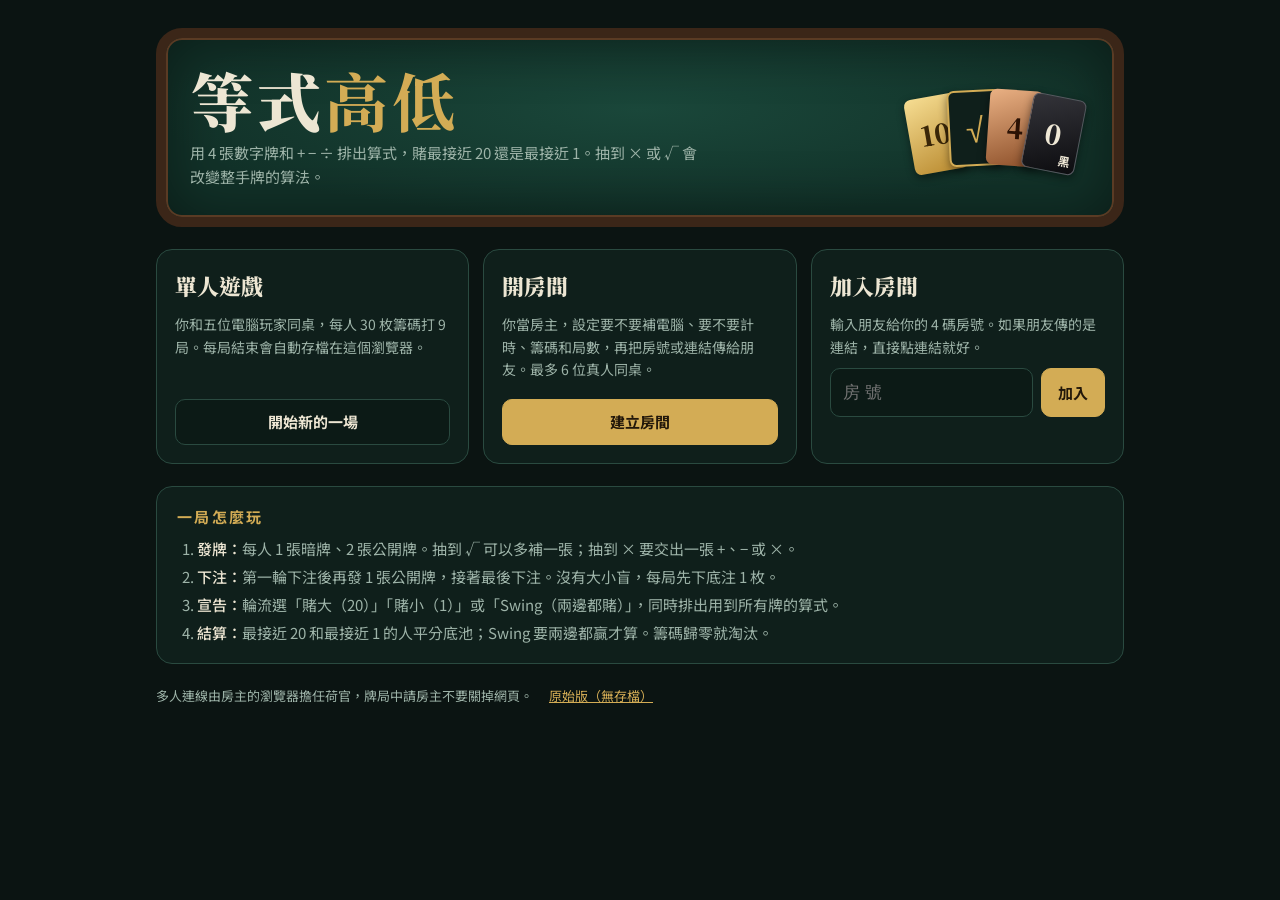
==== commit 2a000397: "Add game lobby, single-player autosave and multiplayer rooms - index.html: lobby (single, continue, " ====
--- a/index.html
+++ b/index.html
@@ -3,771 +3,153 @@
 <head>
 <meta charset="utf-8">
 <meta name="viewport" content="width=device-width, initial-scale=1, viewport-fit=cover">
-<style>[hidden]{display:none!important}body{margin:0}img{max-width:100%}</style>
 <title>等式高低</title>
-<meta name="claude:viewport-fit-sides" content="cover">
+<meta name="description" content="用數字牌和 + − ÷ × √ 組出最接近 20 或 1 的算式。單人對電腦，或開房間和朋友連線對戰。">
 <link rel="preconnect" href="https://fonts.googleapis.com">
 <link rel="preconnect" href="https://fonts.gstatic.com" crossorigin>
 <link rel="stylesheet" href="https://fonts.googleapis.com/css2?family=Noto+Sans+TC:wght@400;500;700&family=Noto+Serif+TC:wght@700;900&family=IBM+Plex+Mono:wght@500;600&display=swap">
 <style>
-/* Layout: a felt card table. Opponents ring the top, dealer and pot sit in the middle, your hand is anchored at the bottom; the dealer's log runs beside it. Single dark "casino at night" look, chosen on purpose. */
+/* Layout: the lobby is the table's rail seen from above: a title plate, then three seats to choose from. Same night-casino palette as the game. */
 :root{
-  --ink:#0b1412;          /* room */
-  --felt:#123229;         /* table */
-  --felt-hi:#1a473a;
-  --rail:#3b2618;         /* wooden rail */
-  --text:#ede6d3;
-  --muted:#9db3a8;
-  --brass:#d3ac55;        /* accent */
-  --oxblood:#6b1f2a;
-  --danger:#e07a63;
-  --ok:#86d3a3;
-  --panel:#0f1f1b;
-  --line:#2a4a40;
-  --t3a:#f6dd92; --t3b:#b98a2f; --t3t:#3a2608;
-  --t2a:#f1f4f6; --t2b:#98a4ad; --t2t:#1d2a31;
-  --t1a:#eab184; --t1b:#8b4e28; --t1t:#2b1205;
-  --t0a:#34343a; --t0b:#0c0c0f; --t0t:#efe8d6;
+  --ink:#0b1412; --felt:#123229; --felt-hi:#1a473a; --rail:#3b2618; --text:#ede6d3; --muted:#9db3a8;
+  --brass:#d3ac55; --oxblood:#6b1f2a; --line:#2a4a40; --panel:#0f1f1b; --danger:#e07a63;
+  --t3a:#f6dd92; --t3b:#b98a2f; --t3t:#3a2608; --t2a:#f1f4f6; --t2b:#98a4ad; --t2t:#1d2a31;
+  --t1a:#eab184; --t1b:#8b4e28; --t1t:#2b1205; --t0a:#34343a; --t0b:#0c0c0f; --t0t:#efe8d6;
   --f-display:"Noto Serif TC", "Songti TC", serif;
   --f-body:"Noto Sans TC", "PingFang TC", "Microsoft JhengHei", system-ui, sans-serif;
   --f-mono:"IBM Plex Mono", ui-monospace, Menlo, monospace;
   color-scheme: dark;
 }
 *{box-sizing:border-box}
+[hidden]{display:none!important}
 html,body{background:var(--ink);color:var(--text)}
-body{font-family:var(--f-body);font-size:14px;line-height:1.5}
-button{font:inherit;color:inherit;cursor:pointer}
-button:focus-visible,input:focus-visible{outline:2px solid var(--brass);outline-offset:2px}
-.app{max-width:1240px;margin:0 auto;padding-block:14px 28px;padding-left:max(16px, env(safe-area-inset-left, 0px));padding-right:max(16px, env(safe-area-inset-right, 0px));display:grid;gap:14px;grid-template-columns:minmax(0,1fr) 290px;grid-template-areas:"top top" "table log"}
-@media (max-width:960px){.app{grid-template-columns:minmax(0,1fr);grid-template-areas:"top" "table" "log"}}
-
-.top{grid-area:top;display:flex;flex-wrap:wrap;gap:10px 18px;align-items:center;justify-content:space-between}
-.brand{display:flex;align-items:baseline;gap:12px;flex-wrap:wrap}
-.brand h1{font-family:var(--f-display);font-weight:900;font-size:clamp(24px,3.4vw,34px);margin:0;letter-spacing:.04em}
-.brand h1 b{color:var(--brass)}
-.brand small{color:var(--muted);font-size:13px}
-.top-tools{display:flex;gap:8px;flex-wrap:wrap}
-.btn{border:1px solid var(--line);background:var(--panel);padding:7px 14px;border-radius:8px;font-weight:500;transition:background .15s,border-color .15s}
-.btn:hover:not(:disabled){border-color:var(--brass)}
-.btn:disabled{opacity:.4;cursor:not-allowed}
-.btn.primary{background:var(--brass);color:#22170a;border-color:var(--brass);font-weight:700}
-.btn.primary:hover:not(:disabled){background:#e4c06c}
-.btn.danger{border-color:#7a3a30;color:var(--danger)}
-.btn.sel{border-color:var(--brass);background:#2b2614;color:var(--brass)}
-
-.table{grid-area:table;min-width:0;position:relative;border-radius:28px;padding:16px;background:radial-gradient(ellipse at 50% 45%, var(--felt-hi), var(--felt) 70%);border:10px solid var(--rail);box-shadow:inset 0 0 0 2px #5a3b24, inset 0 0 60px rgba(0,0,0,.45);display:grid;gap:12px;grid-template-columns:repeat(3,minmax(0,1fr));grid-template-areas:"s2 s3 s4" "s1 center s5" "me me me"}
-@media (max-width:640px){.table{grid-template-columns:repeat(2,minmax(0,1fr));grid-template-areas:"s1 s2" "s3 s4" "s5 center" "me me";padding:10px;border-width:7px;border-radius:20px}}
-
-.seat{min-width:0;background:rgba(6,16,13,.55);border:1px solid rgba(211,172,85,.18);border-radius:14px;padding:10px;display:flex;flex-direction:column;gap:6px;transition:border-color .2s, box-shadow .2s, opacity .2s}
-.seat.turn{border-color:var(--brass);box-shadow:0 0 0 2px rgba(211,172,85,.35)}
-.seat.folded{opacity:.5}
-.seat.out{opacity:.3;filter:grayscale(1)}
-.seat.win{border-color:var(--ok);box-shadow:0 0 0 2px rgba(134,211,163,.35)}
-.seat-head{display:flex;justify-content:space-between;align-items:baseline;gap:8px}
-.seat-name{font-weight:700;font-size:15px}
-.seat-chips{font-family:var(--f-mono);font-variant-numeric:tabular-nums;color:var(--brass);font-weight:600}
-.seat-sub{font-size:12px;color:var(--muted);min-height:18px;display:flex;flex-wrap:wrap;gap:4px 8px}
-.pill{display:inline-block;font-size:11px;padding:1px 7px;border-radius:99px;border:1px solid var(--line);color:var(--text);letter-spacing:.04em}
-.pill.hi{border-color:#a97f2b;color:#f1cf7a}
-.pill.lo{border-color:#3f7f99;color:#9fd6ea}
-.pill.sw{border-color:#8f4c9c;color:#e2a8ee}
-.pill.bad{border-color:#7a3a30;color:var(--danger)}
-.pill.good{border-color:#3b7f55;color:var(--ok)}
-.cards{display:flex;gap:5px;flex-wrap:wrap;min-height:50px;align-items:flex-end}
-.ops{display:flex;gap:4px;flex-wrap:wrap}
-.op{font-family:var(--f-mono);font-weight:600;min-width:24px;height:24px;display:inline-grid;place-items:center;border-radius:6px;background:#0c1a16;border:1px solid var(--line);font-size:14px}
-.op.special{border-color:var(--brass);color:var(--brass)}
-.eqline{font-family:var(--f-mono);font-size:12.5px;background:rgba(0,0,0,.28);border-radius:8px;padding:5px 8px;overflow-wrap:anywhere}
-.eqline em{font-style:normal;color:var(--brass)}
-
-.card{--w:36px;width:var(--w);height:calc(var(--w)*1.4);border-radius:6px;display:grid;place-items:center;position:relative;font-family:var(--f-display);font-weight:900;font-size:calc(var(--w)*.5);box-shadow:0 2px 4px rgba(0,0,0,.4);flex:none;animation:deal .25s ease-out}
-.card .tier{position:absolute;bottom:2px;right:4px;font-family:var(--f-body);font-weight:700;font-size:calc(var(--w)*.22)}
-.card .hid{position:absolute;top:2px;left:4px;font-family:var(--f-body);font-weight:700;font-size:calc(var(--w)*.22);opacity:.75}
-.card.t3{background:linear-gradient(160deg,var(--t3a),var(--t3b));color:var(--t3t)}
-.card.t2{background:linear-gradient(160deg,var(--t2a),var(--t2b));color:var(--t2t)}
-.card.t1{background:linear-gradient(160deg,var(--t1a),var(--t1b));color:var(--t1t)}
-.card.t0{background:linear-gradient(160deg,var(--t0a),var(--t0b));color:var(--t0t);border:1px solid #57575f}
-.card.back{background:repeating-linear-gradient(45deg,var(--oxblood) 0 5px,#4e1620 5px 10px);border:2px solid var(--brass)}
-.card.big{--w:52px}
-.card.mini{--w:30px}
-@keyframes deal{from{transform:translateY(-8px);opacity:0}to{transform:none;opacity:1}}
-@media (prefers-reduced-motion: reduce){.card{animation:none}.seat{transition:none}}
-
-.center{grid-area:center;min-width:0;display:flex;flex-direction:column;align-items:center;justify-content:center;gap:6px;text-align:center;padding:8px}
-.dealer{font-family:var(--f-display);font-weight:900;font-size:13px;letter-spacing:.3em;color:var(--brass)}
-.phase{font-size:13px;color:var(--muted)}
-.pot{font-family:var(--f-mono);font-size:clamp(28px,4vw,40px);font-weight:600;color:var(--text);line-height:1.1;font-variant-numeric:tabular-nums}
-.pot-label{font-size:11px;color:var(--muted);letter-spacing:.2em}
-.stats{display:grid;grid-template-columns:auto auto;gap:2px 10px;font-size:12px;color:var(--muted);font-variant-numeric:tabular-nums}
-.stats b{color:var(--text);font-family:var(--f-mono);font-weight:500;text-align:left}
-.stats span{text-align:right}
-
-.me{grid-area:me;min-width:0;display:grid;gap:10px;grid-template-columns:minmax(0,260px) minmax(0,1fr)}
-@media (max-width:720px){.me{grid-template-columns:minmax(0,1fr)}}
-.me .seat{background:rgba(6,16,13,.7)}
-.panel{min-width:0;background:rgba(6,16,13,.7);border:1px solid rgba(211,172,85,.25);border-radius:14px;padding:12px;display:flex;flex-direction:column;gap:10px}
-.panel h3{margin:0;font-size:13px;letter-spacing:.12em;color:var(--brass);font-weight:700}
-.row{display:flex;gap:8px;flex-wrap:wrap;align-items:center}
-.stepper{display:inline-flex;align-items:center;border:1px solid var(--line);border-radius:8px;overflow:hidden}
-.stepper button{background:#0c1a16;border:0;width:32px;height:34px;font-size:16px}
-.stepper output{min-width:44px;text-align:center;font-family:var(--f-mono);font-weight:600}
-.hint{font-size:12.5px;color:var(--muted);margin:0}
-
-.slots{display:flex;flex-wrap:wrap;gap:6px;align-items:flex-start}
-.slot{min-width:44px;height:68px;border:1.5px dashed var(--line);border-radius:8px;display:grid;place-items:center;background:rgba(0,0,0,.2);padding:0}
-.slot.op-slot{min-width:34px;height:40px;margin-top:14px}
-.slot.filled{border-style:solid;border-color:transparent;background:none}
-.numwrap{display:flex;flex-direction:column;align-items:center;gap:3px}
-.sqrt-tog{font-size:11px;padding:0 6px;border-radius:6px;border:1px solid var(--line);background:#0c1a16;height:20px}
-.sqrt-tog.on{border-color:var(--brass);color:#22170a;background:var(--brass)}
-.sqrt-mark{position:absolute;top:-2px;left:-4px;background:var(--brass);color:#22170a;border-radius:4px;font-size:12px;padding:0 3px;font-family:var(--f-mono)}
-.pool{display:flex;flex-wrap:wrap;gap:6px}
-.pool button{background:none;border:0;padding:0}
-.result{font-family:var(--f-mono);font-size:15px}
-.result .ok{color:var(--ok)} .result .bad{color:var(--danger)}
-
-.log{grid-area:log;min-width:0;background:var(--panel);border:1px solid var(--line);border-radius:14px;padding:12px;display:flex;flex-direction:column;gap:8px;max-height:calc(100vh - 120px);position:sticky;top:max(12px, env(safe-area-inset-top, 0px));align-self:start}
-@media (max-width:960px){.log{position:static;max-height:320px}}
-.log h2{margin:0;font-family:var(--f-display);font-size:15px;letter-spacing:.15em;color:var(--brass)}
-.log ol{list-style:none;margin:0;padding:0;overflow-y:auto;display:flex;flex-direction:column;gap:6px;font-size:13px}
-.log li{border-left:2px solid var(--line);padding-left:8px;color:var(--muted)}
-.log li.h{border-color:var(--brass);color:var(--text);font-weight:500}
-
-.modal{position:fixed;inset:0;background:rgba(3,8,7,.72);display:grid;place-items:center;padding:16px;z-index:20}
-.modal-box{width:min(620px,100%);max-height:88vh;overflow-y:auto;background:var(--panel);border:1px solid var(--brass);border-radius:16px;padding:20px 22px;display:flex;flex-direction:column;gap:12px}
-.modal-box h2{margin:0;font-family:var(--f-display);font-weight:900;font-size:24px}
-.modal-box h4{margin:8px 0 0;color:var(--brass);font-size:14px;letter-spacing:.08em}
-.modal-box ul,.modal-box ol{margin:0;padding-left:20px;display:flex;flex-direction:column;gap:4px}
-.modal-box p{margin:0}
-.rank{width:100%;border-collapse:collapse;font-variant-numeric:tabular-nums}
-.rank td{padding:6px 4px;border-bottom:1px solid var(--line)}
-.rank td:last-child{text-align:right;font-family:var(--f-mono);color:var(--brass)}
-
-/* Phone: three compact opponent seats per row, so the whole table and your hand fit in about one screen */
-@media (max-width:640px){
-  .brand small{display:none}
-  .btn{padding:6px 11px}
-  .table{grid-template-columns:repeat(3,minmax(0,1fr));grid-template-areas:"s1 s2 s3" "s4 s5 center" "me me me";gap:7px;padding:8px}
-  .seat{padding:7px;gap:4px;border-radius:10px}
-  .seat-name{font-size:13px}
-  .seat-chips{font-size:12px}
-  .seat-head{flex-wrap:wrap;gap:0 4px}
-  .seat-sub{font-size:10.5px;gap:2px 4px;min-height:0}
-  .pill{font-size:10px;padding:0 5px}
-  .seat:not(.mine) .card{--w:21px}
-  .seat:not(.mine) .cards{gap:3px;min-height:30px;flex-wrap:nowrap}
-  .seat:not(.mine) .op{min-width:17px;height:17px;font-size:11px;border-radius:4px}
-  .seat:not(.mine) .ops{gap:3px}
-  .seat:not(.mine) .eqline{font-size:10px;padding:3px 5px}
-  .card.big{--w:46px}
-  .center{padding:2px;gap:2px}
-  .dealer{font-size:11px}
-  .phase{font-size:11px}
-  .pot{font-size:26px}
-  .stats{font-size:10.5px;gap:0 6px}
-  .panel{padding:10px;gap:8px}
-  .panel .card{--w:34px}
-  .slots{gap:4px}
-  .slot{min-width:36px;height:52px}
-  .slot.op-slot{min-width:26px;height:32px;margin-top:10px}
-  .log{max-height:240px}
-}
+body{margin:0;font-family:var(--f-body);font-size:15px;line-height:1.6}
+a{color:var(--brass)}
+button,input{font:inherit;color:inherit}
+:focus-visible{outline:2px solid var(--brass);outline-offset:2px}
+.wrap{max-width:1000px;margin:0 auto;padding-block:28px 40px;padding-left:max(16px, env(safe-area-inset-left, 0px));padding-right:max(16px, env(safe-area-inset-right, 0px));display:flex;flex-direction:column;gap:22px}
+.plate{border-radius:26px;border:10px solid var(--rail);box-shadow:inset 0 0 0 2px #5a3b24, inset 0 0 60px rgba(0,0,0,.45);background:radial-gradient(ellipse at 50% 40%, var(--felt-hi), var(--felt) 72%);padding:28px 24px;display:grid;grid-template-columns:minmax(0,1fr) auto;gap:18px;align-items:center}
+@media (max-width:640px){.plate{grid-template-columns:minmax(0,1fr);border-width:7px;border-radius:20px;padding:22px 16px}}
+h1{font-family:var(--f-display);font-weight:900;font-size:clamp(40px,8vw,64px);margin:0;line-height:1.05;letter-spacing:.05em}
+h1 b{color:var(--brass)}
+.lede{margin:8px 0 0;color:var(--muted);max-width:34em}
+.fan{display:flex;align-items:flex-end;padding-right:8px}
+.card{--w:54px;width:var(--w);height:calc(var(--w)*1.4);border-radius:7px;display:grid;place-items:center;position:relative;font-family:var(--f-display);font-weight:900;font-size:calc(var(--w)*.5);box-shadow:0 3px 8px rgba(0,0,0,.45)}
+.card + .card{margin-left:-14px}
+.card:nth-child(1){transform:rotate(-10deg) translateY(6px)}
+.card:nth-child(2){transform:rotate(-3deg)}
+.card:nth-child(3){transform:rotate(4deg)}
+.card:nth-child(4){transform:rotate(11deg) translateY(6px)}
+.card .tier{position:absolute;bottom:2px;right:5px;font-family:var(--f-body);font-weight:700;font-size:12px}
+.t3{background:linear-gradient(160deg,var(--t3a),var(--t3b));color:var(--t3t)}
+.t2{background:linear-gradient(160deg,var(--t2a),var(--t2b));color:var(--t2t)}
+.t1{background:linear-gradient(160deg,var(--t1a),var(--t1b));color:var(--t1t)}
+.t0{background:linear-gradient(160deg,var(--t0a),var(--t0b));color:var(--t0t);border:1px solid #57575f}
+.sym{background:var(--panel);border:2px solid var(--brass);color:var(--brass)}
+@media (max-width:640px){.fan{justify-content:center}.card{--w:46px}}
+.modes{display:grid;grid-template-columns:repeat(auto-fit,minmax(min(100%,280px),1fr));gap:14px}
+.mode{background:var(--panel);border:1px solid var(--line);border-radius:16px;padding:18px;display:flex;flex-direction:column;gap:10px;min-width:0}
+.mode h2{margin:0;font-family:var(--f-display);font-size:22px;font-weight:900}
+.mode p{margin:0;color:var(--muted);font-size:14px}
+.mode .actions{margin-top:auto;display:flex;flex-direction:column;gap:8px}
+.btn{display:inline-flex;justify-content:center;align-items:center;gap:6px;border:1px solid var(--line);background:#0c1a16;padding:10px 16px;border-radius:10px;font-weight:700;text-decoration:none;color:var(--text);cursor:pointer;transition:border-color .15s, background .15s}
+.btn:hover{border-color:var(--brass)}
+.btn.primary{background:var(--brass);border-color:var(--brass);color:#22170a}
+.btn.primary:hover{background:#e4c06c}
+.join{display:flex;gap:8px}
+.join input{flex:1;min-width:0;background:#0c1a16;border:1px solid var(--line);border-radius:10px;padding:10px 12px;font-family:var(--f-mono);font-size:17px;letter-spacing:.3em;text-transform:uppercase}
+.save{font-size:13px;color:var(--brass);font-family:var(--f-mono)}
+.err{color:var(--danger);font-size:13px;min-height:20px;margin:0}
+.rules{background:var(--panel);border:1px solid var(--line);border-radius:16px;padding:18px 20px}
+.rules h2{margin:0 0 8px;font-size:15px;letter-spacing:.15em;color:var(--brass)}
+.rules ol{margin:0;padding-left:20px;display:flex;flex-direction:column;gap:4px;color:var(--muted);max-width:62em}
+.rules strong{color:var(--text);font-weight:500}
+footer{color:var(--muted);font-size:13px;display:flex;flex-wrap:wrap;gap:6px 16px}
+@media (prefers-reduced-motion: reduce){.card{transform:none!important}}
 </style>
 </head>
 <body>
-
-<div class="app">
-  <header class="top">
-    <div class="brand"><h1>等式<b>高低</b></h1><small>用 4 張數字牌與 + − ÷ 組出最接近 20 或 1 的算式</small></div>
-    <div class="top-tools">
-      <button class="btn" id="speedBtn" data-act="speed">速度：一般</button>
-      <button class="btn" data-act="rules">規則</button>
-      <button class="btn" data-act="restart">重新開始</button>
+<div class="wrap">
+  <header class="plate">
+    <div>
+      <h1>等式<b>高低</b></h1>
+      <p class="lede">用 4 張數字牌和 + − ÷ 排出算式，賭最接近 20 還是最接近 1。抽到 × 或 √ 會改變整手牌的算法。</p>
+    </div>
+    <div class="fan" aria-hidden="true">
+      <div class="card t3">10<span class="tier">金</span></div>
+      <div class="card sym">√</div>
+      <div class="card t1">4<span class="tier">銅</span></div>
+      <div class="card t0">0<span class="tier">黑</span></div>
     </div>
   </header>
-  <main class="table" id="table"></main>
-  <aside class="log"><h2>荷官紀錄</h2><ol id="log"></ol></aside>
+
+  <main class="modes">
+    <section class="mode">
+      <h2>單人遊戲</h2>
+      <p>你和五位電腦玩家同桌，每人 30 枚籌碼打 9 局。每局結束會自動存檔在這個瀏覽器。</p>
+      <p class="save" id="saveInfo" hidden></p>
+      <div class="actions">
+        <a class="btn primary" id="continueBtn" href="single.html#continue" hidden>繼續上一場</a>
+        <a class="btn" id="newBtn" href="single.html">開始新的一場</a>
+      </div>
+    </section>
+
+    <section class="mode">
+      <h2>開房間</h2>
+      <p>你當房主，設定要不要補電腦、要不要計時、籌碼和局數，再把房號或連結傳給朋友。最多 6 位真人同桌。</p>
+      <div class="actions">
+        <a class="btn primary" href="multi.html">建立房間</a>
+      </div>
+    </section>
+
+    <section class="mode">
+      <h2>加入房間</h2>
+      <p>輸入朋友給你的 4 碼房號。如果朋友傳的是連結，直接點連結就好。</p>
+      <div class="actions">
+        <form class="join" id="joinForm">
+          <input id="code" maxlength="4" autocomplete="off" autocapitalize="characters" placeholder="房號" aria-label="房號">
+          <button class="btn primary" type="submit">加入</button>
+        </form>
+        <p class="err" id="err" role="status"></p>
+      </div>
+    </section>
+  </main>
+
+  <section class="rules" aria-labelledby="rh">
+    <h2 id="rh">一局怎麼玩</h2>
+    <ol>
+      <li><strong>發牌：</strong>每人 1 張暗牌、2 張公開牌。抽到 √ 可以多補一張；抽到 × 要交出一張 +、− 或 ×。</li>
+      <li><strong>下注：</strong>第一輪下注後再發 1 張公開牌，接著最後下注。沒有大小盲，每局先下底注 1 枚。</li>
+      <li><strong>宣告：</strong>輪流選「賭大（20）」「賭小（1）」或「Swing（兩邊都賭）」，同時排出用到所有牌的算式。</li>
+      <li><strong>結算：</strong>最接近 20 和最接近 1 的人平分底池；Swing 要兩邊都贏才算。籌碼歸零就淘汰。</li>
+    </ol>
+  </section>
+
+  <footer>
+    <span>多人連線由房主的瀏覽器擔任荷官，牌局中請房主不要關掉網頁。</span>
+    <a href="original/">原始版（無存檔）</a>
+  </footer>
 </div>
-<div id="modal"></div>
-
 <script>
 "use strict";
-const OPD = {'+':'+','-':'−','*':'×','/':'÷'};
-const TIER = ['黑','銅','銀','金'];
-const ROSTER = [
-  {name:'你'},
-  {name:'阿凱', agg:.78},
-  {name:'小雨', agg:.38},
-  {name:'老周', agg:.55},
-  {name:'米拉', agg:.66},
-  {name:'德生', agg:.30},
-];
-const START_CHIPS = 30, HANDS = 9, ANTE = 1, EPS = 1e-9;
-let speed = 1;
-let G = null;
-const sleep = ms => new Promise(r => setTimeout(r, ms * speed));
-
-/* ---------- deck ---------- */
-function buildDeck(){
-  const d = [];
-  for (let v = 0; v <= 10; v++) for (let c = 0; c < 4; c++) d.push({t:'n', v, c});
-  for (let k = 0; k < 4; k++){ d.push({t:'sqrt'}); d.push({t:'mul'}); }
-  return shuffle(d);
-}
-function shuffle(a){ for (let i = a.length - 1; i > 0; i--){ const j = Math.floor(Math.random() * (i + 1)); [a[i], a[j]] = [a[j], a[i]]; } return a; }
-
-/* ---------- math ---------- */
-// No brackets: × and ÷ before + and −, left to right. √ applies to one number.
-function evalEq(vals, ops, sqrtAt){
-  const v = vals.map((x, i) => i === sqrtAt ? Math.sqrt(x) : x);
-  const terms = [v[0]], addOps = [];
-  for (let i = 0; i < 3; i++){
-    const op = ops[i], b = v[i + 1];
-    if (op === '*') terms[terms.length - 1] *= b;
-    else if (op === '/'){ if (Math.abs(b) < EPS) return null; terms[terms.length - 1] /= b; }
-    else { addOps.push(op); terms.push(b); }
+(function(){
+  let s = null;
+  try { s = JSON.parse(localStorage.getItem('eqhilo.single.v1')); } catch (e) {}
+  if (s && s.v === 1){
+    const d = new Date(s.savedAt);
+    document.getElementById('continueBtn').hidden = false;
+    const info = document.getElementById('saveInfo');
+    info.hidden = false;
+    info.textContent = `存檔：已打完第 ${s.hand} 局，你有 ${s.players[0].chips} 枚籌碼（${d.getMonth() + 1}/${d.getDate()} ${String(d.getHours()).padStart(2, '0')}:${String(d.getMinutes()).padStart(2, '0')}）`;
+    document.getElementById('newBtn').textContent = '開始新的一場（會覆蓋存檔）';
   }
-  let r = terms[0];
-  addOps.forEach((op, j) => { r = op === '+' ? r + terms[j + 1] : r - terms[j + 1]; });
-  return r;
-}
-function perms(arr){
-  if (arr.length <= 1) return [arr.slice()];
-  const out = [], seen = new Set();
-  arr.forEach((x, i) => {
-    perms(arr.slice(0, i).concat(arr.slice(i + 1))).forEach(p => {
-      const q = [x, ...p], key = q.join(',');
-      if (!seen.has(key)){ seen.add(key); out.push(q); }
-    });
+  document.getElementById('joinForm').addEventListener('submit', e => {
+    e.preventDefault();
+    const code = document.getElementById('code').value.toUpperCase().replace(/[^A-Z0-9]/g, '');
+    if (code.length !== 4){ document.getElementById('err').textContent = '房號是 4 個字元，請再確認一次。'; return; }
+    location.href = 'multi.html?room=' + code;
   });
-  return out;
-}
-const IDX_PERMS = perms([0,1,2,3]);
-function search(vals, ops, hasSqrt){
-  const opPerms = perms(ops);
-  const sq = hasSqrt ? [0,1,2,3] : [-1];
-  let hi = null, lo = null;
-  for (const ord of IDX_PERMS){
-    const v = ord.map(i => vals[i]);
-    for (const op of opPerms) for (const s of sq){
-      const r = evalEq(v, op, s);
-      if (r === null) continue;
-      const hd = Math.abs(r - 20), ld = Math.abs(r - 1);
-      if (!hi || hd < hi.dist - EPS) hi = {val:r, dist:hd, expr:{order:ord, ops:op, sqrtAt:s}};
-      if (!lo || ld < lo.dist - EPS) lo = {val:r, dist:ld, expr:{order:ord, ops:op, sqrtAt:s}};
-    }
-  }
-  return {high:hi, low:lo};
-}
-function fmt(x){
-  if (x === null || x === undefined) return '—';
-  const r = Math.round(x * 1000) / 1000;
-  return Number.isInteger(r) ? String(r) : r.toFixed(3).replace(/0+$/, '');
-}
-function exprText(hand, expr){
-  let s = '';
-  for (let k = 0; k < 4; k++){
-    const n = hand.nums[expr.order[k]];
-    s += (expr.sqrtAt === k ? '√' : '') + n.v;
-    if (k < 3) s += ' ' + OPD[expr.ops[k]] + ' ';
-  }
-  return s;
-}
-// Does entry a beat entry b on this side? Entries: {val, cards}
-function keyCard(cards, side){
-  return cards.reduce((best, c) => {
-    if (!best) return c;
-    if (side === 'high') return (c.v > best.v || (c.v === best.v && c.c > best.c)) ? c : best;
-    return (c.v < best.v || (c.v === best.v && c.c < best.c)) ? c : best;
-  }, null);
-}
-function beats(side, a, b){
-  const t = side === 'high' ? 20 : 1;
-  const da = Math.abs(a.val - t), db = Math.abs(b.val - t);
-  if (Math.abs(da - db) > EPS) return da < db;
-  const ka = keyCard(a.cards, side), kb = keyCard(b.cards, side);
-  if (side === 'high') return ka.v > kb.v || (ka.v === kb.v && ka.c > kb.c);
-  return ka.v < kb.v || (ka.v === kb.v && ka.c < kb.c);
-}
-function sideBest(side, list){ // list of {p, entry}
-  return list.reduce((best, x) => (!best || beats(side, x.entry, best.entry)) ? x : best, null);
-}
-
-/* ---------- AI ---------- */
-function strength(hand){
-  const vals = hand.nums.map(n => n.v);
-  const samples = vals.length >= 4 ? 1 : 12;
-  let sh = 0, sl = 0;
-  for (let s = 0; s < samples; s++){
-    const v = vals.slice();
-    while (v.length < 4) v.push(Math.floor(Math.random() * 11));
-    const b = search(v, hand.ops, hand.sqrt);
-    sh += b.high ? Math.exp(-b.high.dist * 0.45) : 0;
-    sl += b.low ? Math.exp(-b.low.dist * 1.1) : 0;
-  }
-  sh /= samples; sl /= samples;
-  if (vals.length && Math.max(...vals) >= 9) sh += 0.08;
-  if (vals.length && Math.min(...vals) <= 1) sl += 0.08;
-  return Math.max(sh, sl * 0.85);
-}
-function aiBet(p, toCall){
-  const s = strength(p.hand) + (Math.random() * 0.24 - 0.1) + (p.agg - 0.5) * 0.2;
-  const canRaise = G.level < G.cap;
-  const raiseTo = () => Math.min(G.cap, G.level + 1 + Math.floor(Math.random() * (1 + p.agg * 3)));
-  if (toCall === 0){
-    if (canRaise && s > 0.62 && Math.random() < 0.35 + p.agg * 0.5) return {a:'raise', to:raiseTo()};
-    return {a:'check'};
-  }
-  if (canRaise && s > 0.8 && Math.random() < p.agg * 0.6) return {a:'raise', to:raiseTo()};
-  if (s > 0.3 + toCall * 0.045) return {a:'call'};
-  return {a:'fold'};
-}
-function aiSurrender(p){
-  const options = [...new Set(p.hand.ops.filter(o => o === '+' || o === '-' || o === '*'))];
-  let best = options[0], bs = -1;
-  for (const o of options){
-    const ops = p.hand.ops.slice(); ops.splice(ops.indexOf(o), 1);
-    const s = strength({...p.hand, ops});
-    if (s > bs){ bs = s; best = o; }
-  }
-  return best;
-}
-function aiDeclare(p){
-  const h = p.hand;
-  const b = search(h.nums.map(n => n.v), h.ops, h.sqrt);
-  const eh = {val:b.high.val, cards:h.nums}, el = {val:b.low.val, cards:h.nums};
-  const shown = G.players.filter(q => q.hand && q.hand.decl);
-  const curHi = sideBest('high', shown.filter(q => q.hand.decl.type !== 'low').map(q => ({p:q, entry:{val:q.hand.decl.high.val, cards:q.hand.nums}})));
-  const curLo = sideBest('low', shown.filter(q => q.hand.decl.type !== 'high').map(q => ({p:q, entry:{val:q.hand.decl.low.val, cards:q.hand.nums}})));
-  const winHi = !curHi || beats('high', eh, curHi.entry);
-  const winLo = !curLo || beats('low', el, curLo.entry);
-  const mk = (r) => ({val:r.val, expr:r.expr});
-  if (winHi && winLo && b.high.dist < 0.5 && b.low.dist < 0.15 && Math.random() < 0.35 + p.agg * 0.5)
-    return {type:'swing', high:mk(b.high), low:mk(b.low)};
-  let type;
-  if (winHi && !winLo) type = 'high';
-  else if (winLo && !winHi) type = 'low';
-  else {
-    const sh = Math.exp(-b.high.dist * 0.45), sl = Math.exp(-b.low.dist * 1.1);
-    type = sh + Math.random() * 0.1 >= sl + Math.random() * 0.1 ? 'high' : 'low';
-  }
-  return type === 'high' ? {type, high:mk(b.high)} : {type, low:mk(b.low)};
-}
-
-/* ---------- flow ---------- */
-function say(msg, strong){ G.log.unshift({msg, strong:!!strong}); if (G.log.length > 120) G.log.pop(); renderLog(); }
-function activePlayers(){ return G.players.filter(p => !p.out); }
-function nextActive(from){ for (let k = 1; k <= 6; k++){ const j = (from + k) % 6; if (!G.players[j].out) return j; } return from; }
-function orderFrom(start){ const r = []; for (let k = 0; k < 6; k++){ const p = G.players[(start + k) % 6]; if (!p.out) r.push(p); } return r; }
-function inHand(order){ return order.filter(p => !p.hand.folded); }
-function waitHuman(obj){ return new Promise(res => { G.await = {...obj, resolve:(v) => { G.await = null; res(v); }}; render(); }); }
-const humanAuto = () => location.hash === '#auto';
-
-function newGame(){
-  const id = G ? G.id + 1 : 1;
-  G = {
-    id, hand:0, button:Math.floor(Math.random() * 6), pot:0, house:0, level:0, cap:0, turn:-1,
-    phase:'等待開始', log:[], await:null, over:false, order:[],
-    players: ROSTER.map((r, i) => ({i, name:r.name, ai:i !== 0, agg:r.agg ?? .5, chips:START_CHIPS, out:false, hand:null}))
-  };
-  render(); renderLog();
-  return id;
-}
-async function run(id){
-  say('荷官：歡迎入座。每人 30 枚籌碼，共 9 局。', true);
-  for (let h = 1; h <= HANDS; h++){
-    if (id !== G.id) return;
-    if (activePlayers().length < 2) break;
-    G.hand = h;
-    await playHand(id);
-  }
-  if (id !== G.id) return;
-  endGame();
-}
-async function playHand(id){
-  const alive = () => id === G.id;
-  G.deck = buildDeck(); G.pot = 0; G.level = 0; G.result = null;
-  G.button = nextActive(G.button);
-  const order = orderFrom(nextActive(G.button));
-  G.order = order;
-  G.players.forEach(p => p.hand = null);
-  order.forEach(p => p.hand = {nums:[], ops:['+','-','/'], sqrt:false, special:null, contrib:0, folded:false, acted:false, decl:null, revealed:false, act:'', tags:[]});
-  G.cap = Math.min(...order.map(p => p.chips));
-  G.phase = '發暗牌';
-  say(`第 ${G.hand} 局開始。本局每人投入上限 ${G.cap} 枚（場上最少籌碼）。`, true);
-  order.forEach(p => { p.chips -= ANTE; p.hand.contrib += ANTE; G.pot += ANTE; });
-  G.level = ANTE;
-  say(`每人先下底注 ${ANTE} 枚。`);
-  render(); await sleep(500); if (!alive()) return;
-
-  for (const p of order){
-    while (true){
-      const c = G.deck.pop();
-      if (c.t === 'n'){ p.hand.nums.push({...c, hidden:true}); break; }
-      G.deck.splice(Math.floor(Math.random() * G.deck.length), 0, c);
-      say(`${p.name} 的暗牌抽到 ${c.t === 'sqrt' ? '√' : '×'}，退回重抽。`);
-    }
-    render(); await sleep(180); if (!alive()) return;
-  }
-  G.phase = '發公開牌';
-  for (let k = 0; k < 2; k++) for (const p of order){ await dealOpen(p, id); if (!alive()) return; }
-
-  await bettingRound(order, '第一輪下注', id); if (!alive()) return;
-
-  if (inHand(order).length > 1){
-    G.phase = '發最後一張公開牌';
-    for (const p of inHand(order)){ await dealOpen(p, id); if (!alive()) return; }
-    await bettingRound(order, '最後下注', id); if (!alive()) return;
-  }
-
-  const live = inHand(order);
-  if (live.length === 1){
-    const w = live[0];
-    w.chips += G.pot; w.hand.tags.push(['good', `贏得 ${G.pot}`]);
-    say(`其他人都棄牌，${w.name} 拿走底池 ${G.pot} 枚。`, true);
-    G.result = {winners:[w]}; G.pot = 0;
-  } else {
-    G.phase = '宣告與開牌';
-    for (const p of live){
-      G.turn = p.i; render();
-      let d;
-      if (p.ai || humanAuto()){ await sleep(900); d = aiDeclare(p); }
-      else d = await waitHuman({kind:'declare', b:{type:'high', tab:'high', eq:{high:emptyEq(), low:emptyEq()}}});
-      if (!alive()) return;
-      p.hand.decl = d; p.hand.revealed = true;
-      const label = {high:'大（20）', low:'小（1）', swing:'Swing（大小都賭）'}[d.type];
-      const parts = [];
-      if (d.high) parts.push(`${exprText(p.hand, d.high.expr)} = ${fmt(d.high.val)}`);
-      if (d.low) parts.push(`${exprText(p.hand, d.low.expr)} = ${fmt(d.low.val)}`);
-      say(`${p.name} 宣告 ${label}：${parts.join('；')}`);
-      render(); await sleep(450);
-    }
-    G.turn = -1;
-    showdown(live);
-  }
-  order.forEach(p => { p.hand.revealed = true; });
-  for (const p of order) if (p.chips <= 0 && !p.out){ p.out = true; say(`${p.name} 籌碼歸零，淘汰。`, true); }
-  G.phase = '本局結束';
-  render();
-  if (G.players[0].out || humanAuto()){ await sleep(2200); }
-  else await waitHuman({kind:'next'});
-}
-async function dealOpen(p, id){
-  const h = p.hand;
-  while (true){
-    const c = G.deck.pop();
-    if (c.t === 'n'){ h.nums.push({...c, hidden:false}); render(); await sleep(220); return; }
-    const sym = c.t === 'sqrt' ? '√' : '×';
-    if (h.special){ say(`${p.name} 抽到第二張符號牌 ${sym}，丟棄並補牌。`); await sleep(250); continue; }
-    h.special = c.t;
-    if (c.t === 'sqrt'){
-      h.sqrt = true;
-      say(`${p.name} 抽到 √，再補一張牌。`);
-    } else {
-      h.ops.push('*'); render();
-      const opts = [...new Set(h.ops.filter(o => o === '+' || o === '-' || o === '*'))];
-      const give = (p.ai || humanAuto()) ? aiSurrender(p) : await waitHuman({kind:'surrender', opts});
-      if (id !== G.id) return;
-      h.ops.splice(h.ops.indexOf(give), 1);
-      say(`${p.name} 抽到 ×，交出 ${OPD[give]}，再補一張數字牌。`);
-    }
-    render(); await sleep(300);
-  }
-}
-async function bettingRound(order, label, id){
-  G.phase = label;
-  order.forEach(p => { p.hand.acted = false; p.hand.act = ''; });
-  if (G.level >= G.cap){ say(`${label}：已達投入上限，直接進入下一步。`); return; }
-  say(`${label}開始。`, true);
-  let i = 0;
-  while (true){
-    if (inHand(order).length <= 1) break;
-    const pending = order.filter(p => !p.hand.folded && (!p.hand.acted || p.hand.contrib < G.level));
-    if (!pending.length) break;
-    const p = order[i % order.length]; i++;
-    if (p.hand.folded || (p.hand.acted && p.hand.contrib === G.level)) continue;
-    const toCall = G.level - p.hand.contrib;
-    G.turn = p.i; render();
-    let act;
-    if (p.ai || humanAuto()){ await sleep(650); act = aiBet(p, toCall); }
-    else act = await waitHuman({kind:'bet', toCall, raiseTo:Math.min(G.cap, G.level + 1)});
-    if (id !== G.id) return;
-    const h = p.hand;
-    if (act.a === 'fold'){ h.folded = true; h.act = '棄牌'; say(`${p.name} 棄牌。`); }
-    else if (act.a === 'check'){ h.act = '過牌'; say(`${p.name} 過牌。`); }
-    else if (act.a === 'call'){ p.chips -= toCall; h.contrib += toCall; G.pot += toCall; h.act = `跟注 ${toCall}`; say(`${p.name} 跟注 ${toCall}。`); }
-    else if (act.a === 'raise'){
-      const to = Math.max(G.level + 1, Math.min(G.cap, act.to)), pay = to - h.contrib;
-      p.chips -= pay; h.contrib += pay; G.pot += pay; G.level = to;
-      h.act = `加注到 ${to}`; say(`${p.name} 加注，每人投入提高到 ${to} 枚。`);
-    }
-    h.acted = true;
-    render();
-  }
-  G.turn = -1; render();
-}
-function showdown(live){
-  let alive = live.slice();
-  const failed = [];
-  let hi, lo;
-  while (true){
-    hi = sideBest('high', alive.filter(p => p.hand.decl.type !== 'low').map(p => ({p, entry:{val:p.hand.decl.high.val, cards:p.hand.nums}})));
-    lo = sideBest('low', alive.filter(p => p.hand.decl.type !== 'high').map(p => ({p, entry:{val:p.hand.decl.low.val, cards:p.hand.nums}})));
-    const bad = alive.filter(p => p.hand.decl.type === 'swing' && (!hi || hi.p !== p || !lo || lo.p !== p));
-    if (!bad.length) break;
-    bad.forEach(p => { failed.push(p); p.hand.tags.push(['bad', 'Swing 失敗']); say(`${p.name} 的 Swing 沒有同時贏下大小兩邊，失去資格。`); });
-    alive = alive.filter(p => !bad.includes(p));
-  }
-  const winners = [];
-  if (hi){ winners.push(hi.p); hi.p.hand.tags.push(['hi', '大方贏家']); say(`大方贏家：${hi.p.name}（${fmt(hi.p.hand.decl.high.val)}）`, true); }
-  if (lo){ if (!winners.includes(lo.p)) winners.push(lo.p); lo.p.hand.tags.push(['lo', '小方贏家']); say(`小方贏家：${lo.p.name}（${fmt(lo.p.hand.decl.low.val)}）`, true); }
-  if (!winners.length){
-    G.house += G.pot; say(`沒有贏家，底池 ${G.pot} 枚由荷官沒收。`, true);
-  } else {
-    const share = Math.floor(G.pot / winners.length), rem = G.pot - share * winners.length;
-    winners.forEach(w => { w.chips += share; w.hand.tags.push(['good', `+${share}`]); });
-    say(`底池 ${G.pot} 枚由 ${winners.map(w => w.name).join('、')} 平分，每人 ${share} 枚${rem ? `，餘下 ${rem} 枚由荷官沒收` : ''}。`, true);
-    G.house += rem;
-  }
-  G.pot = 0;
-  G.result = {winners, failed};
-}
-function endGame(){
-  G.over = true; G.phase = '遊戲結束';
-  render();
-  const ranked = G.players.slice().sort((a, b) => b.chips - a.chips);
-  const me = ranked.findIndex(p => p.i === 0) + 1;
-  say(`遊戲結束。你排第 ${me} 名。`, true);
-  openModal(`
-    <h2>最終排名</h2>
-    <p class="hint">9 局結束（或只剩一人有籌碼），以籌碼數決定勝負。荷官共沒收 ${G.house} 枚。</p>
-    <table class="rank">${ranked.map((p, k) => `<tr><td>${k + 1}. ${p.name}${p.out ? '（淘汰）' : ''}</td><td>${p.chips}</td></tr>`).join('')}</table>
-    <div class="row"><button class="btn primary" data-act="restart">再玩一場</button><button class="btn" data-act="close">看牌桌</button></div>`);
-}
-
-/* ---------- human declare builder ---------- */
-function emptyEq(){ return {slots:[null,null,null,null,null,null,null], sqrtAt:-1}; }
-function eqValue(eq, h){
-  if (eq.slots.some(s => s === null)) return {ok:false, why:'算式還沒排完'};
-  if (h.sqrt && eq.sqrtAt < 0) return {ok:false, why:'√ 必須套用在一個數字上'};
-  const vals = [0,1,2,3].map(k => h.nums[eq.slots[2 * k]].v);
-  const ops = [0,1,2].map(j => h.ops[eq.slots[2 * j + 1]]);
-  const r = evalEq(vals, ops, h.sqrt ? eq.sqrtAt : -1);
-  if (r === null) return {ok:false, why:'不能除以 0'};
-  return {ok:true, val:r, expr:{order:[0,1,2,3].map(k => eq.slots[2 * k]), ops, sqrtAt:h.sqrt ? eq.sqrtAt : -1}};
-}
-
-/* ---------- rendering ---------- */
-const $ = s => document.querySelector(s);
-function cardHTML(n, opts = {}){
-  const size = opts.size ? ' ' + opts.size : '';
-  if (opts.back) return `<div class="card back${size}" aria-label="暗牌"></div>`;
-  return `<div class="card t${n.c}${size}" aria-label="${TIER[n.c]} ${n.v}">${opts.sqrt ? '<span class="sqrt-mark">√</span>' : ''}${n.hidden ? '<span class="hid">暗</span>' : ''}${n.v}<span class="tier">${TIER[n.c]}</span></div>`;
-}
-function seatHTML(p, isMe){
-  const h = p.hand;
-  const cls = ['seat'];
-  if (isMe) cls.push('mine');
-  if (G.turn === p.i) cls.push('turn');
-  if (h && h.folded) cls.push('folded');
-  if (p.out) cls.push('out');
-  if (G.result && G.result.winners && G.result.winners.includes(p)) cls.push('win');
-  let cards = '', ops = '', sub = [], eq = '';
-  if (h){
-    cards = h.nums.map(n => (n.hidden && !isMe && !h.revealed) ? cardHTML(n, {back:true, size: isMe ? 'big' : ''}) : cardHTML(n, {size: isMe ? 'big' : ''})).join('');
-    ops = h.ops.map(o => `<span class="op${o === '*' ? ' special' : ''}">${OPD[o]}</span>`).join('') + (h.sqrt ? '<span class="op special">√</span>' : '');
-    sub.push(`本局投入 ${h.contrib}`);
-    if (h.act) sub.push(`<span class="pill${h.folded ? ' bad' : ''}">${h.act}</span>`);
-    if (h.decl){
-      const m = {high:['hi','大'], low:['lo','小'], swing:['sw','Swing']}[h.decl.type];
-      sub.push(`<span class="pill ${m[0]}">宣告 ${m[1]}</span>`);
-      const lines = [];
-      if (h.decl.high) lines.push(`<div class="eqline">${exprText(h, h.decl.high.expr)} = <em>${fmt(h.decl.high.val)}</em></div>`);
-      if (h.decl.low) lines.push(`<div class="eqline">${exprText(h, h.decl.low.expr)} = <em>${fmt(h.decl.low.val)}</em></div>`);
-      eq = lines.join('');
-    }
-    h.tags.forEach(([k, t]) => sub.push(`<span class="pill ${k}">${t}</span>`));
-  } else if (p.out) sub.push('<span class="pill bad">已淘汰</span>');
-  else sub.push('等待發牌');
-  return `<section class="${cls.join(' ')}" style="grid-area:${isMe ? 'auto' : 's' + p.i}" aria-label="${p.name}">
-    <div class="seat-head"><span class="seat-name">${p.name}${G.button === p.i ? ' <span class="pill">莊位</span>' : ''}</span><span class="seat-chips">${p.chips} 枚</span></div>
-    <div class="seat-sub">${sub.join('')}</div>
-    <div class="cards">${cards}</div>
-    <div class="ops">${ops}</div>${eq}
-  </section>`;
-}
-function centerHTML(){
-  return `<div class="center">
-    <div class="dealer">荷 官</div>
-    <div class="phase">${G.hand ? `第 ${G.hand} / ${HANDS} 局 · ` : ''}${G.phase}</div>
-    <div class="pot-label">底池</div>
-    <div class="pot">${G.pot}</div>
-    <div class="stats">
-      <span>每人投入</span><b>${G.level}</b>
-      <span>投入上限</span><b>${G.cap || '—'}</b>
-      <span>荷官沒收</span><b>${G.house}</b>
-    </div>
-  </div>`;
-}
-function actionHTML(){
-  const a = G.await, me = G.players[0];
-  if (G.over) return `<div class="panel"><h3>遊戲結束</h3><div class="row"><button class="btn primary" data-act="restart">再玩一場</button><button class="btn" data-act="showrank">查看排名</button></div></div>`;
-  if (!G.hand) return `<div class="panel"><h3>準備開始</h3><p class="hint">按下開始後，荷官會發牌給六位玩家。</p><div class="row"><button class="btn primary" data-act="start">開始遊戲</button></div></div>`;
-  if (!a){
-    let t = '輪到其他玩家行動中…';
-    if (me.out) t = '你已被淘汰，牌局自動進行中。';
-    else if (me.hand && me.hand.folded) t = '你已棄牌，等待本局結束。';
-    return `<div class="panel"><h3>你的回合</h3><p class="hint">${t}</p></div>`;
-  }
-  if (a.kind === 'next'){
-    return `<div class="panel"><h3>本局結算</h3><p class="hint">看完各家的算式後，進入下一局。</p><div class="row"><button class="btn primary" data-act="next">${G.hand >= HANDS ? '看最終結果' : '下一局'}</button></div></div>`;
-  }
-  if (a.kind === 'surrender'){
-    return `<div class="panel"><h3>你抽到 ×</h3><p class="hint">依規則要交出一張 +、− 或 × 符號牌，之後再補一張數字牌。</p><div class="row">${a.opts.map(o => `<button class="btn" data-act="surrender" data-v="${o}">交出 ${OPD[o]}</button>`).join('')}</div></div>`;
-  }
-  if (a.kind === 'bet'){
-    const canRaise = G.level < G.cap;
-    return `<div class="panel"><h3>${G.phase}</h3>
-      <p class="hint">目前每人投入 ${G.level} 枚，你已投入 ${me.hand.contrib} 枚${a.toCall ? `，需跟注 ${a.toCall} 枚` : ''}。本局上限 ${G.cap} 枚。</p>
-      <div class="row">
-        <button class="btn danger" data-act="fold">棄牌</button>
-        <button class="btn" data-act="call">${a.toCall ? `跟注 ${a.toCall}` : '過牌'}</button>
-        ${canRaise ? `<span class="stepper"><button data-act="rdec" aria-label="減少">−</button><output id="raiseOut">${a.raiseTo}</output><button data-act="rinc" aria-label="增加">+</button></span>
-        <button class="btn primary" data-act="raise">加注到 ${a.raiseTo}</button>` : '<span class="hint">已達上限，不能再加注</span>'}
-      </div></div>`;
-  }
-  if (a.kind === 'declare') return builderHTML();
-  return '';
-}
-function builderHTML(){
-  const b = G.await.b, h = G.players[0].hand;
-  const needs = b.type === 'swing' ? ['high','low'] : [b.type];
-  if (!needs.includes(b.tab)) b.tab = needs[0];
-  const eq = b.eq[b.tab];
-  const usedN = new Set(eq.slots.filter((s, i) => i % 2 === 0 && s !== null));
-  const usedO = new Set(eq.slots.filter((s, i) => i % 2 === 1 && s !== null));
-  const slots = eq.slots.map((s, i) => {
-    if (i % 2 === 0){
-      const k = i / 2;
-      const inner = s === null ? '' : cardHTML(h.nums[s], {sqrt: eq.sqrtAt === k});
-      const tog = h.sqrt ? `<button class="sqrt-tog${eq.sqrtAt === k ? ' on' : ''}" data-act="sqrt" data-k="${k}">√</button>` : '';
-      return `<div class="numwrap"><button class="slot${s !== null ? ' filled' : ''}" data-act="slot" data-i="${i}" aria-label="數字位置 ${k + 1}">${inner}</button>${tog}</div>`;
-    }
-    return `<button class="slot op-slot${s !== null ? ' filled' : ''}" data-act="slot" data-i="${i}" aria-label="符號位置">${s === null ? '' : `<span class="op">${OPD[h.ops[s]]}</span>`}</button>`;
-  }).join('');
-  const pool = h.nums.map((n, i) => usedN.has(i) ? '' : `<button data-act="pn" data-i="${i}">${cardHTML(n)}</button>`).join('')
-    + h.ops.map((o, i) => usedO.has(i) ? '' : `<button data-act="po" data-i="${i}"><span class="op" style="width:34px;height:34px">${OPD[o]}</span></button>`).join('');
-  const res = needs.map(t => {
-    const r = eqValue(b.eq[t], h);
-    const target = t === 'high' ? 20 : 1;
-    return `<div>${t === 'high' ? '大方算式' : '小方算式'}：${r.ok ? `<span class="ok">= ${fmt(r.val)}</span>（離 ${target} 差 ${fmt(Math.abs(r.val - target))}）` : `<span class="bad">${r.why}</span>`}</div>`;
-  }).join('');
-  const ready = needs.every(t => eqValue(b.eq[t], h).ok);
-  return `<div class="panel"><h3>輪到你宣告並排出算式</h3>
-    <div class="row">
-      <button class="btn${b.type === 'high' ? ' sel' : ''}" data-act="dtype" data-v="high">賭大（20）</button>
-      <button class="btn${b.type === 'low' ? ' sel' : ''}" data-act="dtype" data-v="low">賭小（1）</button>
-      <button class="btn${b.type === 'swing' ? ' sel' : ''}" data-act="dtype" data-v="swing">Swing（大小都賭）</button>
-    </div>
-    ${b.type === 'swing' ? `<div class="row"><button class="btn${b.tab === 'high' ? ' sel' : ''}" data-act="dtab" data-v="high">編輯大方算式</button><button class="btn${b.tab === 'low' ? ' sel' : ''}" data-act="dtab" data-v="low">編輯小方算式</button></div>` : ''}
-    <p class="hint">點下方的牌放進算式，點已放好的位置可以取回。所有牌都要用到，沒有括號，先乘除後加減。${h.sqrt ? '√ 要指定給其中一個數字。' : ''}</p>
-    <div class="slots">${slots}</div>
-    <div class="pool">${pool}</div>
-    <div class="result">${res}</div>
-    <div class="row"><button class="btn" data-act="dclear">清空這條算式</button><button class="btn primary" data-act="declare" ${ready ? '' : 'disabled'}>宣告並開牌</button></div>
-  </div>`;
-}
-function render(){
-  if (!G) return;
-  const ai = G.players.slice(1).map(p => seatHTML(p, false)).join('');
-  $('#table').innerHTML = ai + centerHTML() + `<div class="me">${seatHTML(G.players[0], true)}${actionHTML()}</div>`;
-  // When it becomes your turn, bring the action panel into view (matters most on phones).
-  if (G.await && G.await !== lastShown){
-    lastShown = G.await;
-    const el = document.querySelector('.me .panel');
-    if (el){
-      const r = el.getBoundingClientRect();
-      if (r.top < 0 || r.bottom > innerHeight){
-        const reduce = matchMedia('(prefers-reduced-motion: reduce)').matches;
-        el.scrollIntoView({behavior: reduce ? 'auto' : 'smooth', block: r.height > innerHeight ? 'start' : 'end'});
-      }
-    }
-  }
-}
-let lastShown = null;
-function renderLog(){
-  $('#log').innerHTML = G.log.map(l => `<li class="${l.strong ? 'h' : ''}">${l.msg}</li>`).join('');
-}
-function openModal(html){ $('#modal').innerHTML = `<div class="modal" data-act="backdrop"><div class="modal-box" role="dialog" aria-modal="true">${html}</div></div>`; }
-function closeModal(){ $('#modal').innerHTML = ''; }
-function rulesHTML(){
-  return `<h2>遊戲規則</h2>
-  <h4>牌組（52 張）</h4>
-  <ul><li>數字牌 0–10，每個數字有金、銀、銅、黑四色，共 44 張。顏色由高到低：金 > 銀 > 銅 > 黑。</li><li>√ 牌 4 張、× 牌 4 張。</li><li>每位玩家一開始就有 +、−、÷ 三張符號牌。</li></ul>
-  <h4>一局的流程</h4>
-  <ol>
-    <li>每人下底注 1 枚。</li>
-    <li>每人發 1 張暗牌，抽到 √ 或 × 就退回重抽，直到拿到數字牌。</li>
-    <li>每人再發 2 張公開牌：抽到 √ 可以再補一張牌；抽到 × 要交出一張 +、− 或 ×，再補一張數字牌；第二張符號牌一律丟棄，直到拿到數字牌。</li>
-    <li>第一輪下注（類似德州撲克，但沒有大小盲）。</li>
-    <li>再發 1 張公開牌，特殊牌規則同上，這就是最終手牌。</li>
-    <li>最後下注。</li>
-    <li>依順序輪流宣告「大」「小」或「Swing」，宣告的同時排出算式開牌。</li>
-  </ol>
-  <h4>算式</h4>
-  <ul><li>4 張數字牌與 3 張符號牌全部都要用到；有 √ 時也要用，且只能用在一個數字上。</li><li>沒有括號，先乘除、後加減。不能除以 0。</li></ul>
-  <h4>下注</h4>
-  <ul><li>可以過牌、跟注、加注或棄牌。</li><li>每人本局的總投入，不能超過場上籌碼最少的玩家（開局時的籌碼）。</li></ul>
-  <h4>勝負</h4>
-  <ul><li>賭大：最接近 20 的人贏；賭小：最接近 1 的人贏。</li><li>距離相同時，賭大比手上最大的數字牌，賭小比最小的數字牌；數字也相同就比顏色（賭大比高、賭小比低）。</li><li>Swing 要排出兩條算式，大小兩邊都贏才算贏，否則失去資格。</li><li>底池由所有贏家平分，除不盡的籌碼由荷官沒收。</li><li>籌碼歸零即淘汰；9 局後以籌碼數決定名次。</li></ul>
-  <div class="row"><button class="btn primary" data-act="close">知道了</button></div>`;
-}
-
-/* ---------- events ---------- */
-document.addEventListener('click', (e) => {
-  const el = e.target.closest('[data-act]');
-  if (!el) return;
-  const act = el.dataset.act, a = G && G.await;
-  if (act === 'backdrop'){ if (e.target === el) closeModal(); return; }
-  switch (act){
-    case 'start': if (!G.hand){ run(G.id); } break;
-    case 'restart': closeModal(); { const id = newGame(); run(id); } break;
-    case 'rules': openModal(rulesHTML()); break;
-    case 'close': closeModal(); break;
-    case 'showrank': endGame(); break;
-    case 'speed': speed = speed === 1 ? 0.4 : 1; $('#speedBtn').textContent = `速度：${speed === 1 ? '一般' : '快速'}`; break;
-  }
-  if (!a) return;
-  if (a.kind === 'next' && act === 'next') a.resolve();
-  if (a.kind === 'surrender' && act === 'surrender') a.resolve(el.dataset.v);
-  if (a.kind === 'bet'){
-    if (act === 'fold') a.resolve({a:'fold'});
-    if (act === 'call') a.resolve(a.toCall ? {a:'call'} : {a:'check'});
-    if (act === 'raise') a.resolve({a:'raise', to:a.raiseTo});
-    if (act === 'rinc'){ a.raiseTo = Math.min(G.cap, a.raiseTo + 1); render(); }
-    if (act === 'rdec'){ a.raiseTo = Math.max(G.level + 1, a.raiseTo - 1); render(); }
-  }
-  if (a.kind === 'declare'){
-    const b = a.b, h = G.players[0].hand, eq = b.eq[b.tab];
-    if (act === 'dtype'){ b.type = el.dataset.v; if (b.type !== 'swing') b.tab = b.type; }
-    if (act === 'dtab') b.tab = el.dataset.v;
-    if (act === 'pn'){ const k = eq.slots.findIndex((s, i) => i % 2 === 0 && s === null); if (k >= 0) eq.slots[k] = +el.dataset.i; }
-    if (act === 'po'){ const k = eq.slots.findIndex((s, i) => i % 2 === 1 && s === null); if (k >= 0) eq.slots[k] = +el.dataset.i; }
-    if (act === 'slot') eq.slots[+el.dataset.i] = null;
-    if (act === 'sqrt'){ const k = +el.dataset.k; eq.sqrtAt = eq.sqrtAt === k ? -1 : k; }
-    if (act === 'dclear') b.eq[b.tab] = emptyEq();
-    if (act === 'declare'){
-      const needs = b.type === 'swing' ? ['high','low'] : [b.type];
-      const r = {}; for (const t of needs){ const v = eqValue(b.eq[t], h); if (!v.ok) return; r[t] = {val:v.val, expr:v.expr}; }
-      a.resolve({type:b.type, ...r});
-      return;
-    }
-    render();
-  }
-});
-
-newGame();
-if (humanAuto()) run(G.id);
+})();
 </script>
 </body>
 </html>
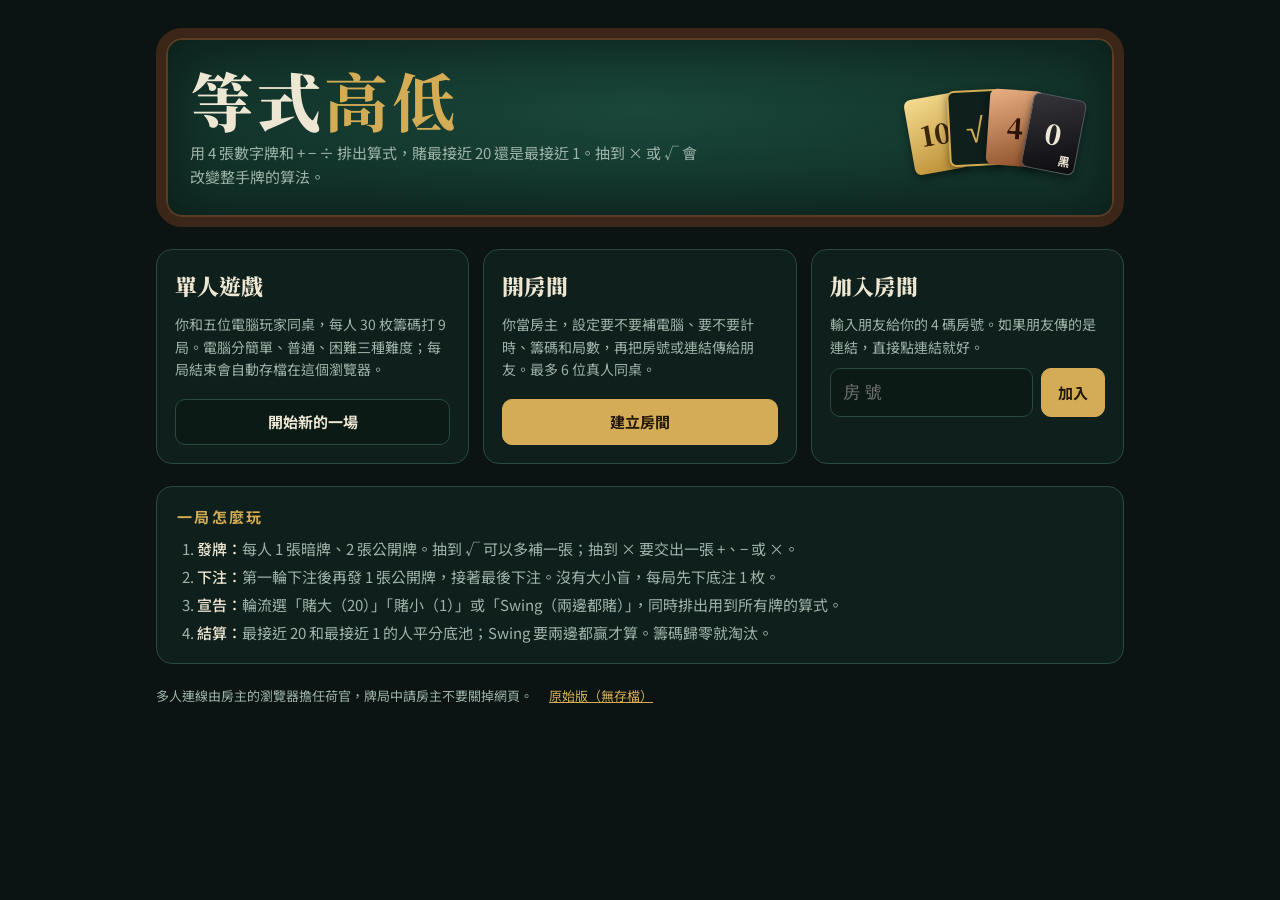
==== commit b677bf8b: "Add computer difficulty levels and less low-heavy declaring - easy / normal / hard: computers try 10" ====
--- a/index.html
+++ b/index.html
@@ -86,7 +86,7 @@
   <main class="modes">
     <section class="mode">
       <h2>單人遊戲</h2>
-      <p>你和五位電腦玩家同桌，每人 30 枚籌碼打 9 局。每局結束會自動存檔在這個瀏覽器。</p>
+      <p>你和五位電腦玩家同桌，每人 30 枚籌碼打 9 局。電腦分簡單、普通、困難三種難度；每局結束會自動存檔在這個瀏覽器。</p>
       <p class="save" id="saveInfo" hidden></p>
       <div class="actions">
         <a class="btn primary" id="continueBtn" href="single.html#continue" hidden>繼續上一場</a>
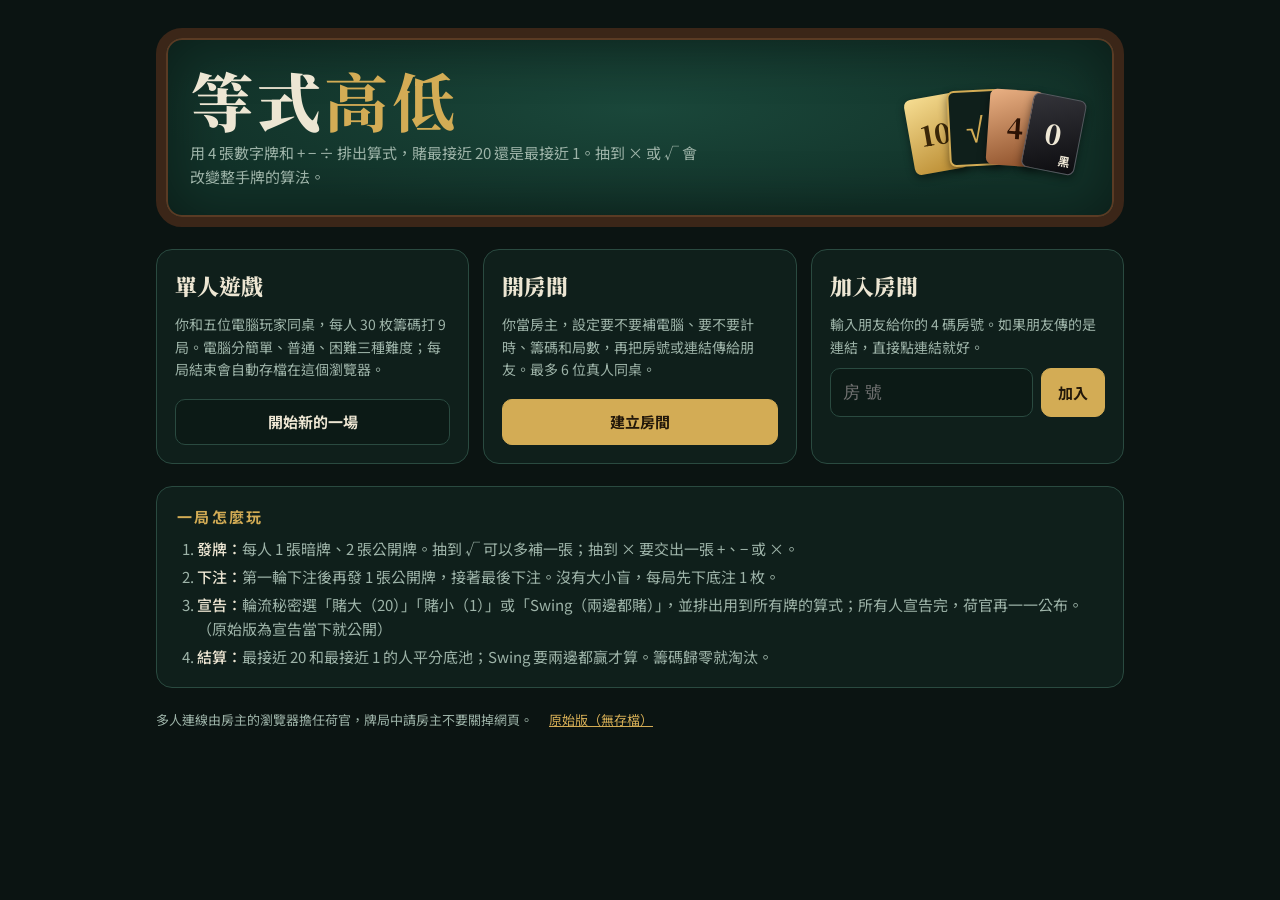
==== commit 5bcf0248: "Secret declarations revealed in order; lobby button after single game - single and multi: players de" ====
--- a/index.html
+++ b/index.html
@@ -120,7 +120,7 @@
     <ol>
       <li><strong>發牌：</strong>每人 1 張暗牌、2 張公開牌。抽到 √ 可以多補一張；抽到 × 要交出一張 +、− 或 ×。</li>
       <li><strong>下注：</strong>第一輪下注後再發 1 張公開牌，接著最後下注。沒有大小盲，每局先下底注 1 枚。</li>
-      <li><strong>宣告：</strong>輪流選「賭大（20）」「賭小（1）」或「Swing（兩邊都賭）」，同時排出用到所有牌的算式。</li>
+      <li><strong>宣告：</strong>輪流秘密選「賭大（20）」「賭小（1）」或「Swing（兩邊都賭）」，並排出用到所有牌的算式；所有人宣告完，荷官再一一公布。（原始版為宣告當下就公開）</li>
       <li><strong>結算：</strong>最接近 20 和最接近 1 的人平分底池；Swing 要兩邊都贏才算。籌碼歸零就淘汰。</li>
     </ol>
   </section>
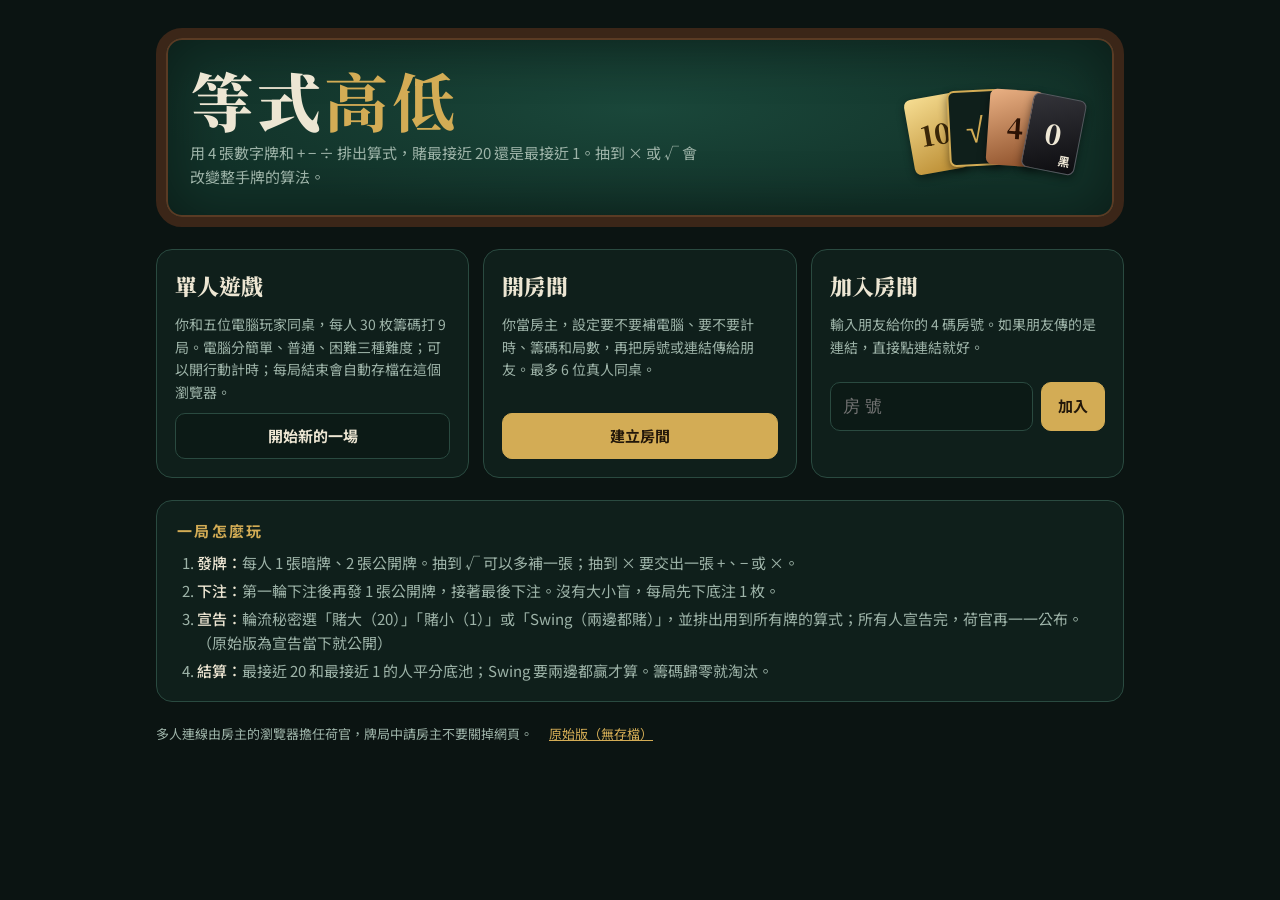
==== commit 053d3b1c: "Add sounds, winner coins, special-card cues, single timer and 20 characters - fx.js (shared): synthe" ====
--- a/index.html
+++ b/index.html
@@ -64,6 +64,22 @@
 .rules h2{margin:0 0 8px;font-size:15px;letter-spacing:.15em;color:var(--brass)}
 .rules ol{margin:0;padding-left:20px;display:flex;flex-direction:column;gap:4px;color:var(--muted);max-width:62em}
 .rules strong{color:var(--text);font-weight:500}
+.modal{position:fixed;inset:0;background:rgba(3,8,7,.74);display:grid;place-items:center;padding:16px;z-index:20}
+.modal-box{width:min(460px,100%);max-height:90vh;overflow-y:auto;background:var(--panel);border:1px solid var(--brass);border-radius:18px;padding:22px;display:flex;flex-direction:column;gap:14px}
+.modal-box h2{margin:0;font-family:var(--f-display);font-weight:900;font-size:24px}
+.modal-box h3{margin:0;font-size:13px;letter-spacing:.12em;color:var(--brass)}
+.seg{display:grid;grid-template-columns:repeat(3,1fr);gap:8px}
+.seg button{border:1px solid var(--line);background:#0c1a16;border-radius:10px;padding:10px 6px;font-weight:700;cursor:pointer;display:flex;flex-direction:column;gap:2px;align-items:center}
+.seg button small{font-weight:400;color:var(--muted);font-size:12px}
+.seg button[aria-pressed="true"]{border-color:var(--brass);background:#2b2614;color:var(--brass)}
+.check{display:flex;gap:8px;align-items:center;font-size:15px}
+.check input{width:19px;height:19px;accent-color:var(--brass)}
+.nums{display:grid;grid-template-columns:1fr 1fr;gap:10px}
+.nums label{display:flex;flex-direction:column;gap:4px;font-size:13px;color:var(--muted)}
+.nums input{background:#0c1a16;border:1px solid var(--line);border-radius:8px;padding:9px 10px;font-size:16px;color:var(--text);width:100%;min-width:0}
+.nums input:disabled{opacity:.4}
+.modal-actions{display:flex;gap:8px;flex-wrap:wrap}
+.warn{color:var(--brass);font-size:13px;margin:0}
 footer{color:var(--muted);font-size:13px;display:flex;flex-wrap:wrap;gap:6px 16px}
 @media (prefers-reduced-motion: reduce){.card{transform:none!important}}
 </style>
@@ -86,7 +102,7 @@
   <main class="modes">
     <section class="mode">
       <h2>單人遊戲</h2>
-      <p>你和五位電腦玩家同桌，每人 30 枚籌碼打 9 局。電腦分簡單、普通、困難三種難度；每局結束會自動存檔在這個瀏覽器。</p>
+      <p>你和五位電腦玩家同桌，每人 30 枚籌碼打 9 局。電腦分簡單、普通、困難三種難度；可以開行動計時；每局結束會自動存檔在這個瀏覽器。</p>
       <p class="save" id="saveInfo" hidden></p>
       <div class="actions">
         <a class="btn primary" id="continueBtn" href="single.html#continue" hidden>繼續上一場</a>
@@ -129,6 +145,28 @@
     <span>多人連線由房主的瀏覽器擔任荷官，牌局中請房主不要關掉網頁。</span>
     <a href="original/">原始版（無存檔）</a>
   </footer>
+</div>
+<div class="modal" id="singleModal" hidden>
+  <div class="modal-box" role="dialog" aria-modal="true" aria-labelledby="smTitle">
+    <h2 id="smTitle">單人遊戲設定</h2>
+    <h3>電腦難度</h3>
+    <div class="seg" id="diffSeg">
+      <button type="button" data-diff="easy">簡單<small>常常漏算</small></button>
+      <button type="button" data-diff="normal">普通<small>偶爾漏算</small></button>
+      <button type="button" data-diff="hard">困難<small>每次算到最好</small></button>
+    </div>
+    <h3>行動計時</h3>
+    <label class="check"><input type="checkbox" id="smTimer"> 開啟計時（時間到自動處理）</label>
+    <div class="nums">
+      <label>下注秒數<input type="number" id="smBet" min="10" max="300" value="30" inputmode="numeric"></label>
+      <label>排算式秒數<input type="number" id="smDecl" min="20" max="600" value="90" inputmode="numeric"></label>
+    </div>
+    <p class="warn" id="smWarn" hidden>開始新的一場會覆蓋目前的存檔。</p>
+    <div class="modal-actions">
+      <button class="btn primary" type="button" id="smStart">開始遊戲</button>
+      <button class="btn" type="button" id="smCancel">取消</button>
+    </div>
+  </div>
 </div>
 <script>
 "use strict";
@@ -143,6 +181,37 @@
     info.textContent = `存檔：已打完第 ${s.hand} 局，你有 ${s.players[0].chips} 枚籌碼（${d.getMonth() + 1}/${d.getDate()} ${String(d.getHours()).padStart(2, '0')}:${String(d.getMinutes()).padStart(2, '0')}）`;
     document.getElementById('newBtn').textContent = '開始新的一場（會覆蓋存檔）';
   }
+
+  // Single-player settings dialog
+  const KEY = 'eqhilo.singleSettings';
+  let st = {diff:'normal', timer:false, betSec:30, declSec:90};
+  try { Object.assign(st, JSON.parse(localStorage.getItem(KEY)) || {}); } catch (e) {}
+  const modal = document.getElementById('singleModal');
+  const seg = document.getElementById('diffSeg');
+  const tm = document.getElementById('smTimer'), bet = document.getElementById('smBet'), decl = document.getElementById('smDecl');
+  function paint(){
+    seg.querySelectorAll('button').forEach(b => b.setAttribute('aria-pressed', String(b.dataset.diff === st.diff)));
+    tm.checked = !!st.timer; bet.value = st.betSec; decl.value = st.declSec;
+    bet.disabled = decl.disabled = !st.timer;
+  }
+  document.getElementById('newBtn').addEventListener('click', e => {
+    e.preventDefault();
+    document.getElementById('smWarn').hidden = !(s && s.v === 1);
+    paint(); modal.hidden = false;
+    document.getElementById('smStart').focus();
+  });
+  seg.addEventListener('click', e => { const b = e.target.closest('[data-diff]'); if (b){ st.diff = b.dataset.diff; paint(); } });
+  tm.addEventListener('change', () => { st.timer = tm.checked; paint(); });
+  const close = () => { modal.hidden = true; };
+  document.getElementById('smCancel').addEventListener('click', close);
+  modal.addEventListener('click', e => { if (e.target === modal) close(); });
+  document.addEventListener('keydown', e => { if (e.key === 'Escape' && !modal.hidden) close(); });
+  document.getElementById('smStart').addEventListener('click', () => {
+    st.betSec = Math.min(300, Math.max(10, parseInt(bet.value, 10) || 30));
+    st.declSec = Math.min(600, Math.max(20, parseInt(decl.value, 10) || 90));
+    try { localStorage.setItem(KEY, JSON.stringify(st)); localStorage.setItem('eqhilo.diff', st.diff); } catch (e) {}
+    location.href = 'single.html#new';
+  });
   document.getElementById('joinForm').addEventListener('submit', e => {
     e.preventDefault();
     const code = document.getElementById('code').value.toUpperCase().replace(/[^A-Z0-9]/g, '');
